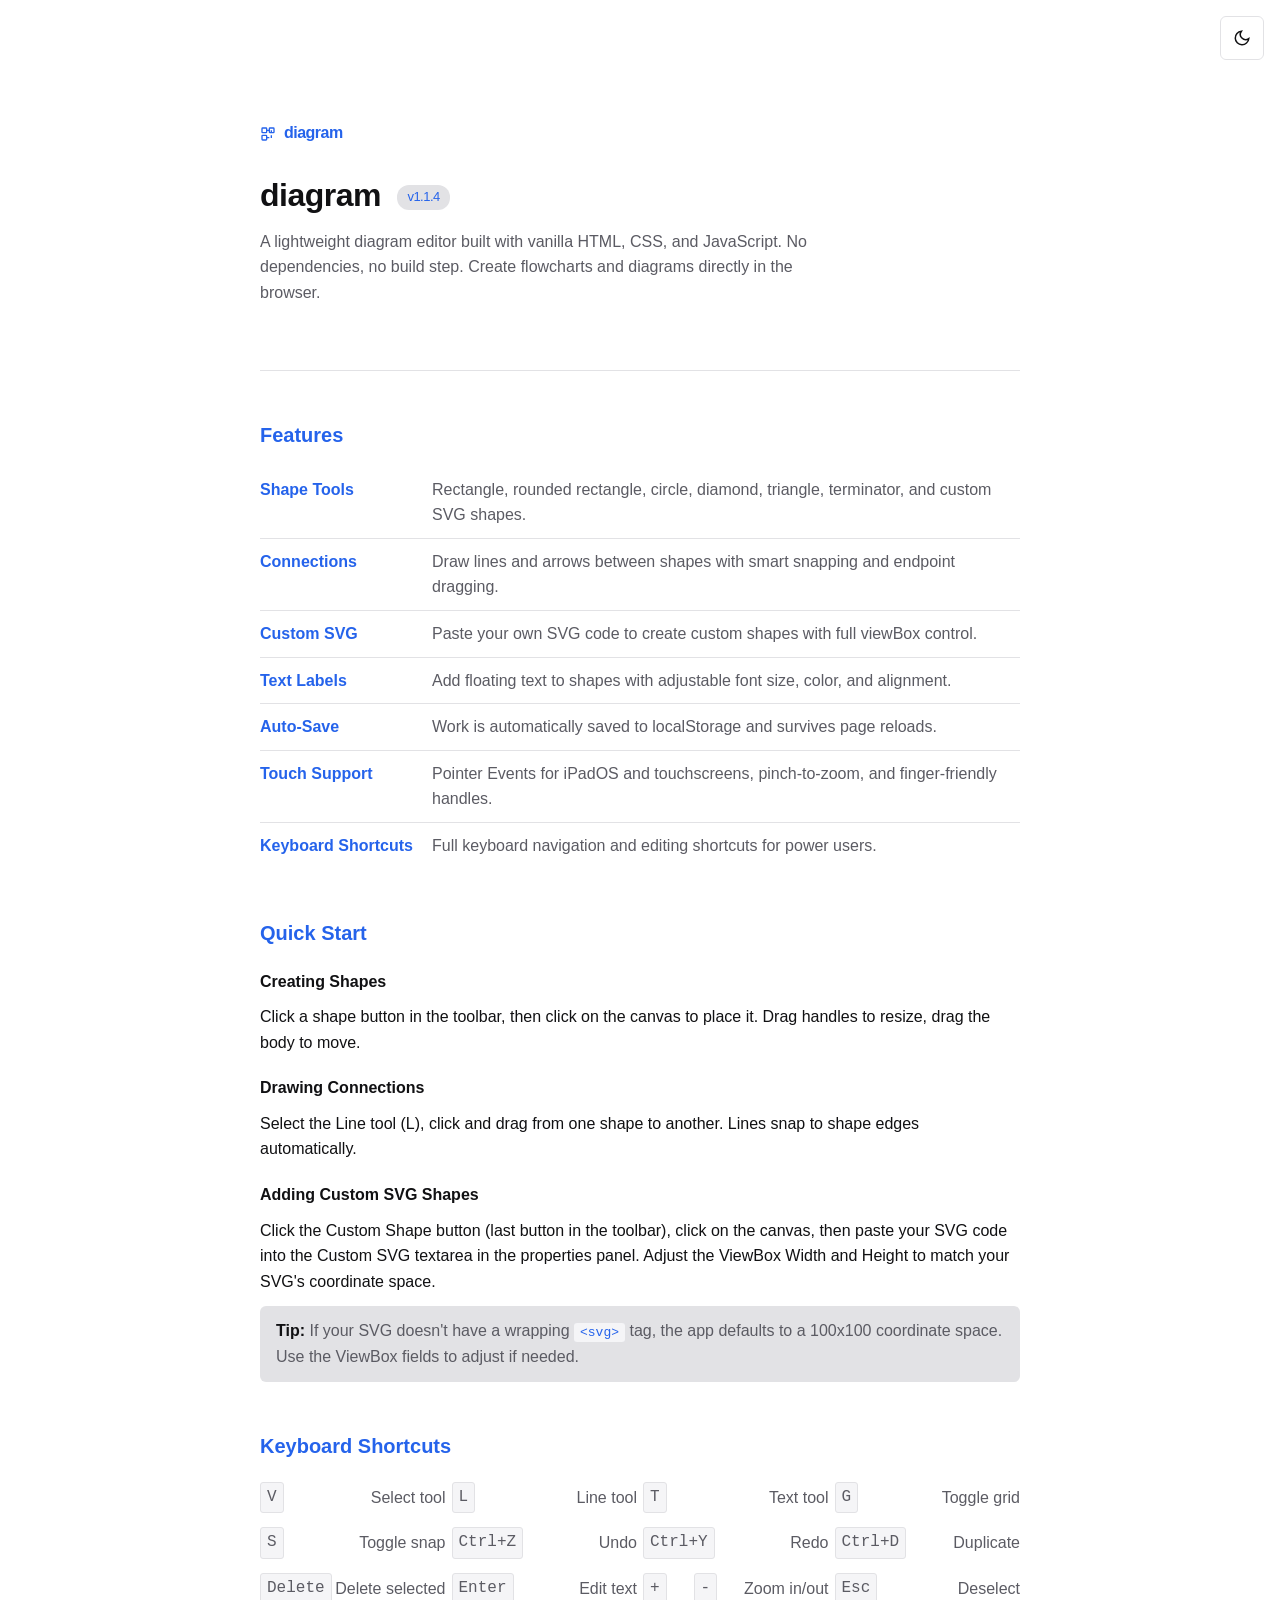
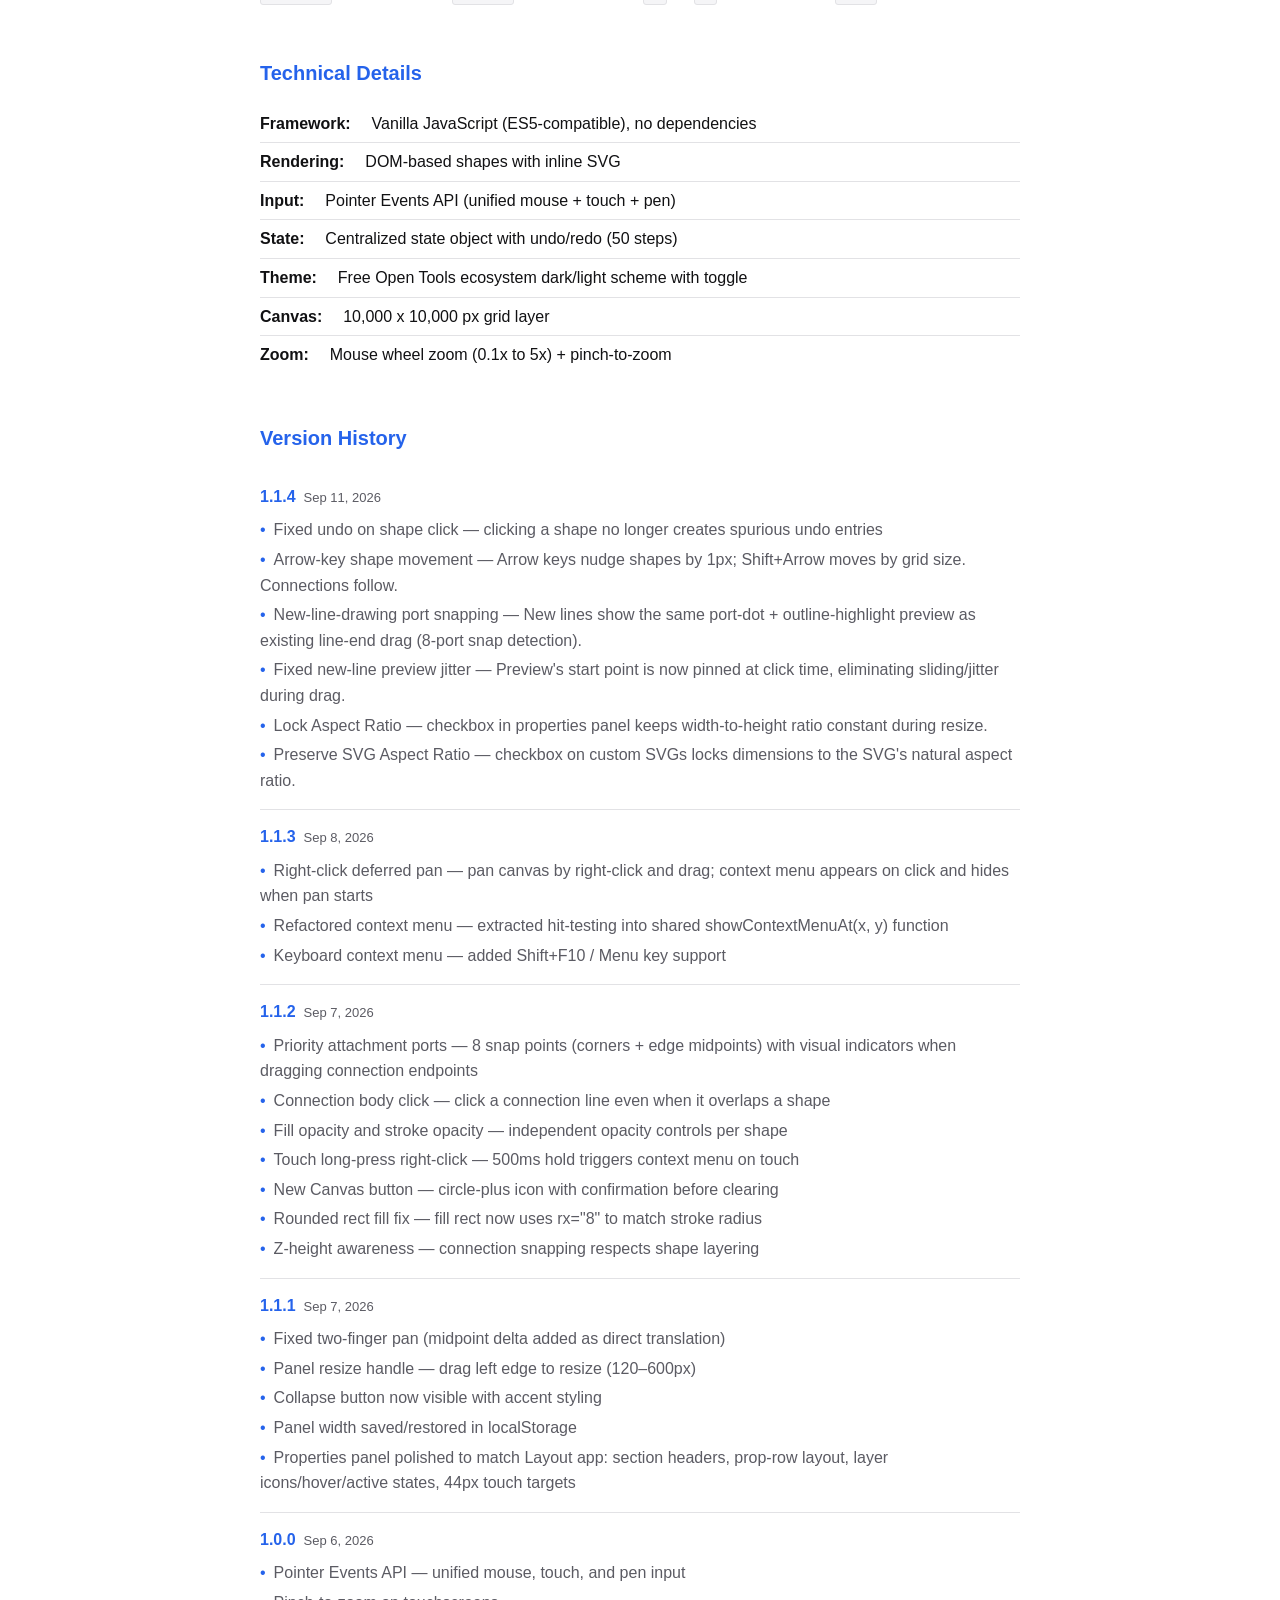
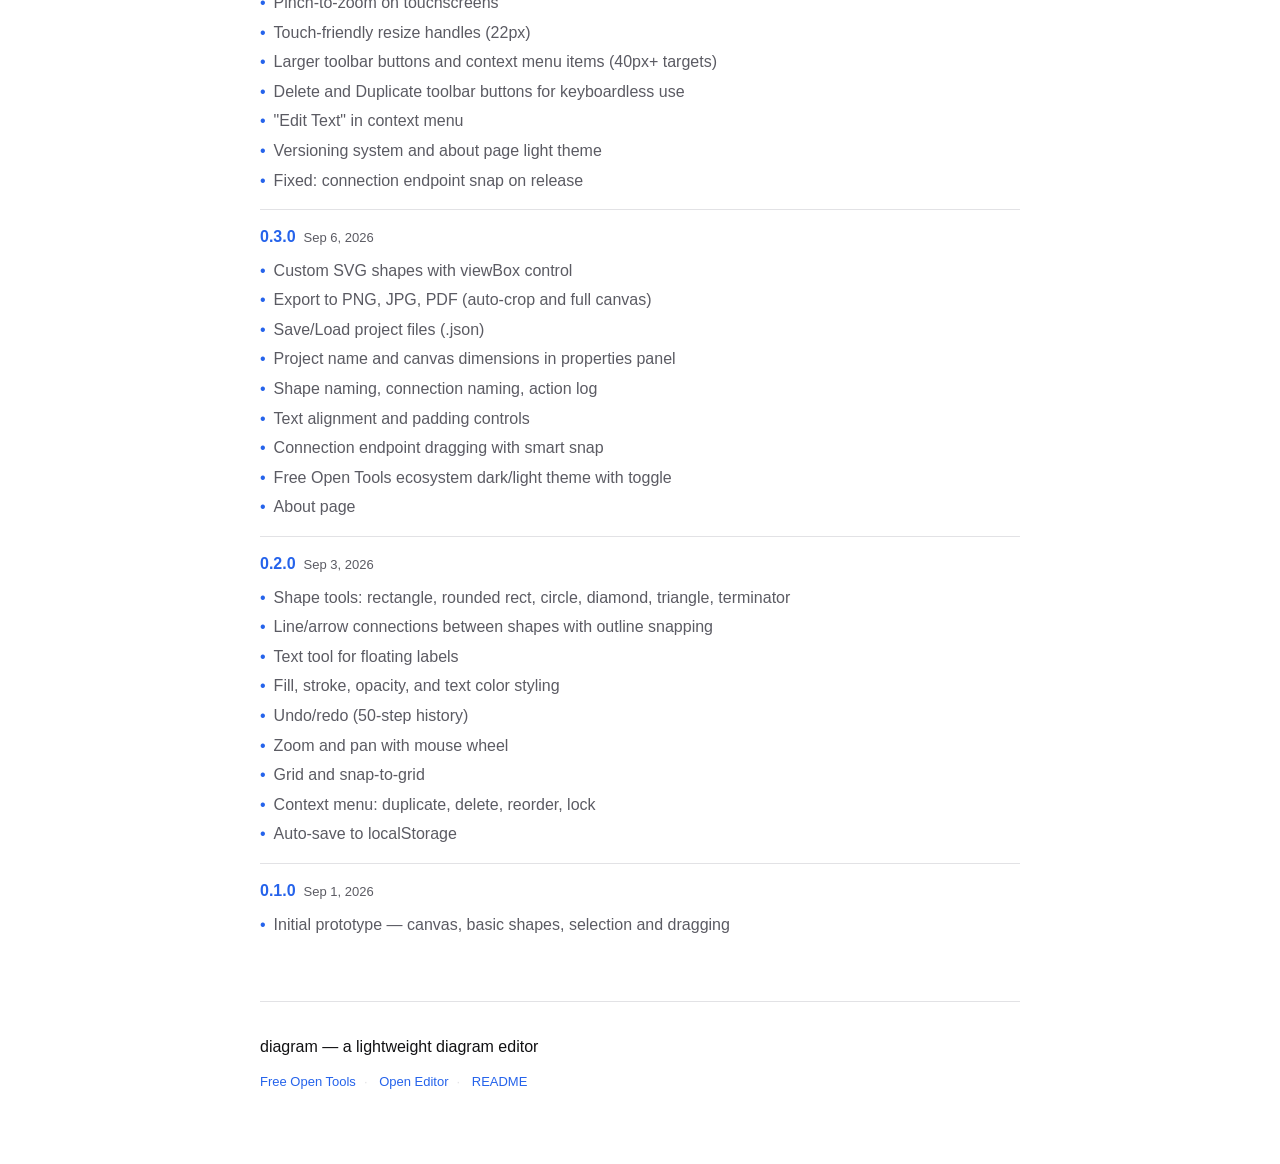
==== about/index.html @ 93ae891c "v1.1.4" ====
<!DOCTYPE html>
<html lang="en">
<head>
    <meta charset="UTF-8">
    <meta name="viewport" content="width=device-width, initial-scale=1.0">
    <title>About diagram</title>
    <script>
      (function () {
        var saved = localStorage.getItem('diagram-theme');
        var theme = saved || (window.matchMedia('(prefers-color-scheme: dark)').matches ? 'dark' : 'light');
        document.documentElement.setAttribute('data-theme', theme);
      })();
    </script>
    <link rel="icon" type="image/svg+xml" href="data:image/svg+xml,%3Csvg xmlns='http://www.w3.org/2000/svg' viewBox='0 0 24 24' fill='none' stroke='%232563EB' stroke-width='2'%3E%3Crect x='3' y='3' width='7' height='7' rx='1'/%3E%3Crect x='14' y='3' width='7' height='7' rx='1'/%3E%3Crect x='3' y='14' width='7' height='7' rx='1'/%3E%3Cpath d='M10 6.5h4M10 17.5h4M17 6.5v4M17 14v4'/%3E%3C/svg%3E">
    <style>
        /* ===== Theme Variables ===== */
        :root,
        [data-theme="dark"] {
            --color-bg: #0E0E10;
            --color-surface: #1C1C20;
            --color-text: #F2F2F3;
            --color-text-muted: #A3A3AB;
            --color-accent: #2563EB;
            --color-accent-hover: #1D4ED8;
            --color-border: #2C2C32;
            --color-border-input: #45475A;
            --color-btn-hover-bg: #2C2C32;
            --color-btn-active-bg: #2C2C32;
            --color-code-bg: #17171A;
        }

        [data-theme="light"] {
            --color-bg: #FFFFFF;
            --color-surface: #FFFFFF;
            --color-text: #111113;
            --color-text-muted: #5B5B63;
            --color-accent: #2563EB;
            --color-accent-hover: #1D4ED8;
            --color-border: #E2E2E5;
            --color-border-input: #E2E2E5;
            --color-btn-hover-bg: #F5F5F7;
            --color-btn-active-bg: #E2E2E5;
            --color-code-bg: #F5F5F7;
        }

        * { margin: 0; padding: 0; box-sizing: border-box; }

        body {
            font-family: -apple-system, BlinkMacSystemFont, 'Segoe UI', Roboto, Oxygen, sans-serif;
            background: var(--color-bg);
            color: var(--color-text);
            line-height: 1.6;
            min-height: 100vh;
            transition: background 0.2s, color 0.2s;
        }

        .container {
            max-width: 800px;
            margin: 0 auto;
            padding: 40px 20px;
        }

        header {
            padding: 80px 0 40px;
            border-bottom: 1px solid var(--color-border);
            margin-bottom: 48px;
        }

        .logo {
            font-size: 16px;
            font-weight: 700;
            color: var(--color-accent);
            letter-spacing: -0.5px;
            text-decoration: none;
            margin-bottom: 24px;
            display: inline-block;
        }

        .logo:hover {
            color: var(--color-accent-hover);
        }

        h1 {
            font-size: 32px;
            color: var(--color-text);
            margin-bottom: 8px;
            font-weight: 700;
            letter-spacing: -0.5px;
        }

        .version {
            display: inline-block;
            font-size: 13px;
            color: var(--color-accent);
            background: var(--color-btn-active-bg);
            padding: 2px 10px;
            border-radius: 12px;
            margin-left: 8px;
            vertical-align: middle;
            font-weight: 500;
        }

        .subtitle {
            font-size: 16px;
            color: var(--color-text-muted);
            margin-bottom: 24px;
            max-width: 560px;
            margin-top: 8px;
        }

        section {
            margin-bottom: 48px;
        }

        h2 {
            font-size: 20px;
            color: var(--color-accent);
            margin-bottom: 16px;
            font-weight: 600;
        }

        h3 {
            font-size: 16px;
            color: var(--color-text);
            margin: 20px 0 10px;
            font-weight: 600;
        }

        p {
            margin-bottom: 12px;
            color: var(--color-text);
            font-size: 16px;
        }

        .features-list {
            list-style: none;
            margin: 16px 0;
        }

        .features-list li {
            padding: 10px 0;
            border-bottom: 1px solid var(--color-border);
            display: flex;
            align-items: flex-start;
            gap: 12px;
            font-size: 16px;
        }

        .features-list li:last-child {
            border-bottom: none;
        }

        .features-list .label {
            color: var(--color-accent);
            font-weight: 600;
            min-width: 160px;
        }

        .features-list .desc {
            color: var(--color-text-muted);
        }

        .tech-list {
            list-style: none;
            margin: 16px 0;
        }

        .tech-list li {
            padding: 6px 0;
            border-bottom: 1px solid var(--color-border);
            display: flex;
            align-items: center;
            gap: 12px;
            font-size: 16px;
        }

        .tech-list li:last-child {
            border-bottom: none;
        }

        .kbd {
            display: inline-block;
            padding: 2px 6px;
            background: var(--color-btn-hover-bg);
            border: 1px solid var(--color-border-input);
            border-radius: 3px;
            font-family: 'SF Mono', 'JetBrains Mono', monospace;
            font-size: 12px;
            color: var(--color-text);
        }

        .shortcuts-grid {
            display: grid;
            grid-template-columns: repeat(auto-fit, minmax(180px, 1fr));
            gap: 6px;
            margin: 12px 0;
        }

        .shortcut-item {
            display: flex;
            justify-content: space-between;
            align-items: center;
            padding: 4px 0;
        }

        .shortcut-item span {
            color: var(--color-text-muted);
            font-size: 16px;
        }

        code {
            font-family: 'SF Mono', 'JetBrains Mono', monospace;
            font-size: 13px;
            background: var(--color-code-bg);
            padding: 2px 6px;
            border-radius: 3px;
            color: var(--color-accent);
        }

        pre {
            background: var(--color-code-bg);
            padding: 12px 16px;
            border-radius: 6px;
            overflow-x: auto;
            margin: 12px 0;
        }

        pre code {
            background: none;
            padding: 0;
            color: var(--color-text);
        }

        footer {
            padding: 32px 0;
            border-top: 1px solid var(--color-border);
            color: var(--color-text-muted);
            font-size: 13px;
        }

        footer a {
            color: var(--color-accent);
            text-decoration: none;
        }

        footer a:hover {
            text-decoration: underline;
        }

        .footer-links {
            margin-top: 12px;
        }

        .footer-links span {
            margin: 0 8px;
            color: var(--color-border-input);
        }

        .tip {
            background: var(--color-btn-active-bg);
            padding: 12px 16px;
            border-radius: 6px;
            font-size: 16px;
            color: var(--color-text-muted);
            margin: 12px 0;
        }

        .tip strong {
            color: var(--color-text);
        }

        /* Theme toggle button */
        .theme-toggle {
            position: fixed;
            top: 16px;
            right: 16px;
            width: 44px; height: 44px;
            border: 1px solid var(--color-border-input);
            background: var(--color-surface);
            color: var(--color-text);
            border-radius: 6px;
            cursor: pointer;
            font-size: 18px;
            display: flex;
            align-items: center;
            justify-content: center;
            transition: background 0.15s;
            z-index: 100;
        }

        .theme-toggle:hover {
            background: var(--color-btn-hover-bg);
        }

        .header-row {
            display: flex;
            align-items: center;
        }

        /* ===== Global Focus States ===== */
        :focus-visible {
            outline: 2px solid var(--color-accent);
            outline-offset: 2px;
        }

        /* ===== Reduced Motion ===== */
        @media (prefers-reduced-motion: reduce) {
            *, *::before, *::after {
                animation-duration: 0.01ms !important;
                transition-duration: 0.01ms !important;
            }
        }

        .skip-link {
            position: absolute;
            top: -100%;
            left: 0;
            z-index: 10000;
            padding: 8px 16px;
            background: var(--color-accent);
            color: #fff;
            text-decoration: none;
            font-size: 16px;
            font-weight: 600;
            border-radius: 0 0 4px 0;
        }
        .skip-link:focus {
            top: 0;
        }

        /* Version history */
        .changelog {
            margin: 16px 0;
        }

        .changelog-entry {
            padding: 14px 0;
            border-bottom: 1px solid var(--color-border);
        }

        .changelog-entry:last-child {
            border-bottom: none;
        }

        .changelog-entry .ver {
            font-weight: 700;
            color: var(--color-accent);
            font-size: 16px;
        }

        .changelog-entry .date {
            color: var(--color-text-muted);
            font-size: 13px;
            margin-left: 8px;
        }

        .changelog-entry ul {
            list-style: none;
            margin: 6px 0 0 0;
        }

        .changelog-entry li {
            font-size: 16px;
            color: var(--color-text-muted);
            padding: 2px 0;
        }

        .changelog-entry li::before {
            content: '\2022';
            color: var(--color-accent);
            margin-right: 8px;
        }
    </style>
</head>
<body>
    <a href="#main-content" class="skip-link">Skip to content</a>
    <button class="theme-toggle" id="theme-toggle" title="Toggle theme" aria-label="Toggle theme">
        <svg class="theme-sun" width="18" height="18" viewBox="0 0 24 24" fill="none" stroke="currentColor" stroke-width="2"><circle cx="12" cy="12" r="5"/><path d="M12 1v2M12 21v2M4.22 4.22l1.42 1.42M18.36 18.36l1.42 1.42M1 12h2M21 12h2M4.22 19.78l1.42-1.42M18.36 5.64l1.42-1.42"/></svg>
        <svg class="theme-moon" width="18" height="18" viewBox="0 0 24 24" fill="none" stroke="currentColor" stroke-width="2" style="display:none"><path d="M21 12.79A9 9 0 1111.21 3 7 7 0 0021 12.79z"/></svg>
    </button>

    <div class="container" id="main-content">
        <header>
            <div class="header-row">
                <a href="/" class="logo"><svg width="16" height="16" viewBox="0 0 24 24" fill="none" stroke="currentColor" stroke-width="2" style="vertical-align:middle;margin-right:4px"><rect x="3" y="3" width="7" height="7" rx="1"/><rect x="14" y="3" width="7" height="7" rx="1"/><rect x="3" y="14" width="7" height="7" rx="1"/><path d="M10 6.5h4M10 17.5h4M17 6.5v4M17 14v4"/></svg> <span>diagram</span></a>
            </div>
            <h1>diagram <span class="version" id="version-display">v1.1.4</span></h1>
            <p class="subtitle">A lightweight diagram editor built with vanilla HTML, CSS, and JavaScript. No dependencies, no build step. Create flowcharts and diagrams directly in the browser.</p>
        </header>

        <section>
            <h2>Features</h2>
            <ul class="features-list">
                <li>
                    <span class="label">Shape Tools</span>
                    <span class="desc">Rectangle, rounded rectangle, circle, diamond, triangle, terminator, and custom SVG shapes.</span>
                </li>
                <li>
                    <span class="label">Connections</span>
                    <span class="desc">Draw lines and arrows between shapes with smart snapping and endpoint dragging.</span>
                </li>
                <li>
                    <span class="label">Custom SVG</span>
                    <span class="desc">Paste your own SVG code to create custom shapes with full viewBox control.</span>
                </li>
                <li>
                    <span class="label">Text Labels</span>
                    <span class="desc">Add floating text to shapes with adjustable font size, color, and alignment.</span>
                </li>
                <li>
                    <span class="label">Auto-Save</span>
                    <span class="desc">Work is automatically saved to localStorage and survives page reloads.</span>
                </li>
                <li>
                    <span class="label">Touch Support</span>
                    <span class="desc">Pointer Events for iPadOS and touchscreens, pinch-to-zoom, and finger-friendly handles.</span>
                </li>
                <li>
                    <span class="label">Keyboard Shortcuts</span>
                    <span class="desc">Full keyboard navigation and editing shortcuts for power users.</span>
                </li>
            </ul>
        </section>

        <section>
            <h2>Quick Start</h2>
            <h3>Creating Shapes</h3>
            <p>Click a shape button in the toolbar, then click on the canvas to place it. Drag handles to resize, drag the body to move.</p>

            <h3>Drawing Connections</h3>
            <p>Select the Line tool (L), click and drag from one shape to another. Lines snap to shape edges automatically.</p>

            <h3>Adding Custom SVG Shapes</h3>
            <p>Click the Custom Shape button (last button in the toolbar), click on the canvas, then paste your SVG code into the Custom SVG textarea in the properties panel. Adjust the ViewBox Width and Height to match your SVG's coordinate space.</p>

            <div class="tip">
                <strong>Tip:</strong> If your SVG doesn't have a wrapping <code>&lt;svg&gt;</code> tag, the app defaults to a 100x100 coordinate space. Use the ViewBox fields to adjust if needed.
            </div>
        </section>

        <section>
            <h2>Keyboard Shortcuts</h2>
            <div class="shortcuts-grid">
                <div class="shortcut-item"><span class="kbd">V</span> <span>Select tool</span></div>
                <div class="shortcut-item"><span class="kbd">L</span> <span>Line tool</span></div>
                <div class="shortcut-item"><span class="kbd">T</span> <span>Text tool</span></div>
                <div class="shortcut-item"><span class="kbd">G</span> <span>Toggle grid</span></div>
                <div class="shortcut-item"><span class="kbd">S</span> <span>Toggle snap</span></div>
                <div class="shortcut-item"><span class="kbd">Ctrl+Z</span> <span>Undo</span></div>
                <div class="shortcut-item"><span class="kbd">Ctrl+Y</span> <span>Redo</span></div>
                <div class="shortcut-item"><span class="kbd">Ctrl+D</span> <span>Duplicate</span></div>
                <div class="shortcut-item"><span class="kbd">Delete</span> <span>Delete selected</span></div>
                <div class="shortcut-item"><span class="kbd">Enter</span> <span>Edit text</span></div>
                <div class="shortcut-item"><span class="kbd">+</span> <span class="kbd">-</span> <span>Zoom in/out</span></div>
                <div class="shortcut-item"><span class="kbd">Esc</span> <span>Deselect</span></div>
            </div>
        </section>

        <section>
            <h2>Technical Details</h2>
            <ul class="tech-list">
                <li><strong>Framework:</strong>&nbsp;&nbsp;Vanilla JavaScript (ES5-compatible), no dependencies</li>
                <li><strong>Rendering:</strong>&nbsp;&nbsp;DOM-based shapes with inline SVG</li>
                <li><strong>Input:</strong>&nbsp;&nbsp;Pointer Events API (unified mouse + touch + pen)</li>
                <li><strong>State:</strong>&nbsp;&nbsp;Centralized state object with undo/redo (50 steps)</li>
                <li><strong>Theme:</strong>&nbsp;&nbsp;Free Open Tools ecosystem dark/light scheme with toggle</li>
                <li><strong>Canvas:</strong>&nbsp;&nbsp;10,000 x 10,000 px grid layer</li>
                <li><strong>Zoom:</strong>&nbsp;&nbsp;Mouse wheel zoom (0.1x to 5x) + pinch-to-zoom</li>
            </ul>
        </section>

        <section>
            <h2>Version History</h2>
            <div class="changelog">
                <div class="changelog-entry">
                    <span class="ver">1.1.4</span><span class="date">Sep 11, 2026</span>
                    <ul>
                        <li>Fixed undo on shape click — clicking a shape no longer creates spurious undo entries</li>
                        <li>Arrow-key shape movement — Arrow keys nudge shapes by 1px; Shift+Arrow moves by grid size. Connections follow.</li>
                        <li>New-line-drawing port snapping — New lines show the same port-dot + outline-highlight preview as existing line-end drag (8-port snap detection).</li>
                        <li>Fixed new-line preview jitter — Preview's start point is now pinned at click time, eliminating sliding/jitter during drag.</li>
                        <li>Lock Aspect Ratio — checkbox in properties panel keeps width-to-height ratio constant during resize.</li>
                        <li>Preserve SVG Aspect Ratio — checkbox on custom SVGs locks dimensions to the SVG's natural aspect ratio.</li>
                    </ul>
                </div>
                <div class="changelog-entry">
                    <span class="ver">1.1.3</span><span class="date">Sep 8, 2026</span>
                    <ul>
                        <li>Right-click deferred pan — pan canvas by right-click and drag; context menu appears on click and hides when pan starts</li>
                        <li>Refactored context menu — extracted hit-testing into shared showContextMenuAt(x, y) function</li>
                        <li>Keyboard context menu — added Shift+F10 / Menu key support</li>
                    </ul>
                </div>
                <div class="changelog-entry">
                    <span class="ver">1.1.2</span><span class="date">Sep 7, 2026</span>
                    <ul>
                        <li>Priority attachment ports — 8 snap points (corners + edge midpoints) with visual indicators when dragging connection endpoints</li>
                        <li>Connection body click — click a connection line even when it overlaps a shape</li>
                        <li>Fill opacity and stroke opacity — independent opacity controls per shape</li>
                        <li>Touch long-press right-click — 500ms hold triggers context menu on touch</li>
                        <li>New Canvas button — circle-plus icon with confirmation before clearing</li>
                        <li>Rounded rect fill fix — fill rect now uses rx="8" to match stroke radius</li>
                        <li>Z-height awareness — connection snapping respects shape layering</li>
                    </ul>
                </div>
                <div class="changelog-entry">
                    <span class="ver">1.1.1</span><span class="date">Sep 7, 2026</span>
                    <ul>
                        <li>Fixed two-finger pan (midpoint delta added as direct translation)</li>
                        <li>Panel resize handle — drag left edge to resize (120–600px)</li>
                        <li>Collapse button now visible with accent styling</li>
                        <li>Panel width saved/restored in localStorage</li>
                        <li>Properties panel polished to match Layout app: section headers, prop-row layout, layer icons/hover/active states, 44px touch targets</li>
                    </ul>
                </div>
                <div class="changelog-entry">
                    <span class="ver">1.0.0</span><span class="date">Sep 6, 2026</span>
                    <ul>
                        <li>Pointer Events API — unified mouse, touch, and pen input</li>
                        <li>Pinch-to-zoom on touchscreens</li>
                        <li>Touch-friendly resize handles (22px)</li>
                        <li>Larger toolbar buttons and context menu items (40px+ targets)</li>
                        <li>Delete and Duplicate toolbar buttons for keyboardless use</li>
                        <li>"Edit Text" in context menu</li>
                        <li>Versioning system and about page light theme</li>
                        <li>Fixed: connection endpoint snap on release</li>
                    </ul>
                </div>
                <div class="changelog-entry">
                    <span class="ver">0.3.0</span><span class="date">Sep 6, 2026</span>
                    <ul>
                        <li>Custom SVG shapes with viewBox control</li>
                        <li>Export to PNG, JPG, PDF (auto-crop and full canvas)</li>
                        <li>Save/Load project files (.json)</li>
                        <li>Project name and canvas dimensions in properties panel</li>
                        <li>Shape naming, connection naming, action log</li>
                        <li>Text alignment and padding controls</li>
                        <li>Connection endpoint dragging with smart snap</li>
                        <li>Free Open Tools ecosystem dark/light theme with toggle</li>
                        <li>About page</li>
                    </ul>
                </div>
                <div class="changelog-entry">
                    <span class="ver">0.2.0</span><span class="date">Sep 3, 2026</span>
                    <ul>
                        <li>Shape tools: rectangle, rounded rect, circle, diamond, triangle, terminator</li>
                        <li>Line/arrow connections between shapes with outline snapping</li>
                        <li>Text tool for floating labels</li>
                        <li>Fill, stroke, opacity, and text color styling</li>
                        <li>Undo/redo (50-step history)</li>
                        <li>Zoom and pan with mouse wheel</li>
                        <li>Grid and snap-to-grid</li>
                        <li>Context menu: duplicate, delete, reorder, lock</li>
                        <li>Auto-save to localStorage</li>
                    </ul>
                </div>
                <div class="changelog-entry">
                    <span class="ver">0.1.0</span><span class="date">Sep 1, 2026</span>
                    <ul>
                        <li>Initial prototype — canvas, basic shapes, selection and dragging</li>
                    </ul>
                </div>
            </div>
        </section>

        <footer>
            <p>diagram &mdash; a lightweight diagram editor</p>
            <div class="footer-links">
                <a href="https://freeopentools.com/">Free Open Tools</a><span>&middot;</span>
                <a href="/">Open Editor</a><span>&middot;</span>
                <a href="/README.md">README</a>
            </div>
        </footer>
    </div>

    <script>
    (function() {
        // Theme toggle (theme is already set by inline script in <head>)
        var toggleBtn = document.getElementById('theme-toggle');
        var currentTheme = document.documentElement.dataset.theme || 'dark';
        // Set SVG visibility
        (function() {
            var sun = toggleBtn.querySelector('.theme-sun');
            var moon = toggleBtn.querySelector('.theme-moon');
            if (sun) sun.style.display = currentTheme === 'light' ? 'none' : 'block';
            if (moon) moon.style.display = currentTheme === 'light' ? 'block' : 'none';
        })();
        toggleBtn.addEventListener('click', function() {
            var isDark = document.documentElement.dataset.theme !== 'light';
            var newTheme = isDark ? 'light' : 'dark';
            document.documentElement.dataset.theme = newTheme;
            var sun = toggleBtn.querySelector('.theme-sun');
            var moon = toggleBtn.querySelector('.theme-moon');
            if (sun) sun.style.display = isDark ? 'block' : 'none';
            if (moon) moon.style.display = isDark ? 'none' : 'block';
            localStorage.setItem('diagram-theme', newTheme);
        });

    })();
    </script>
</body>
</html>
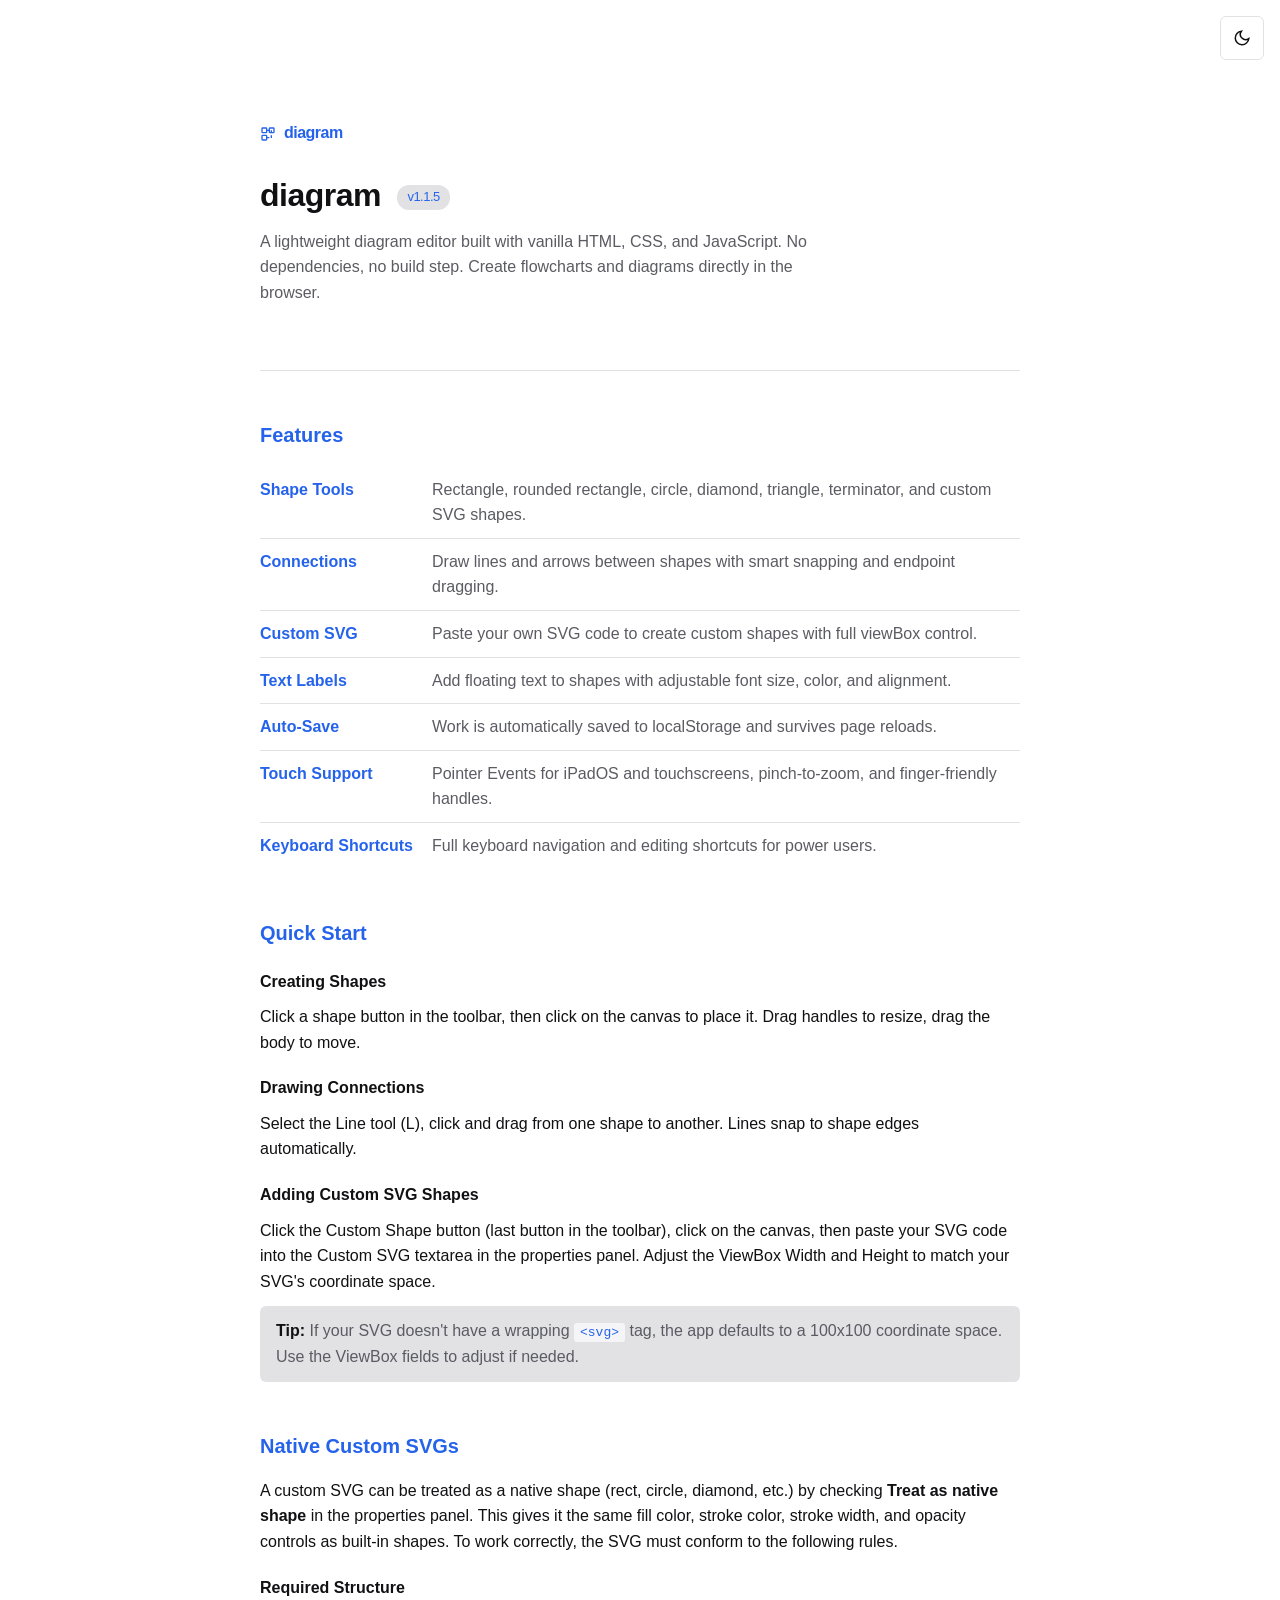
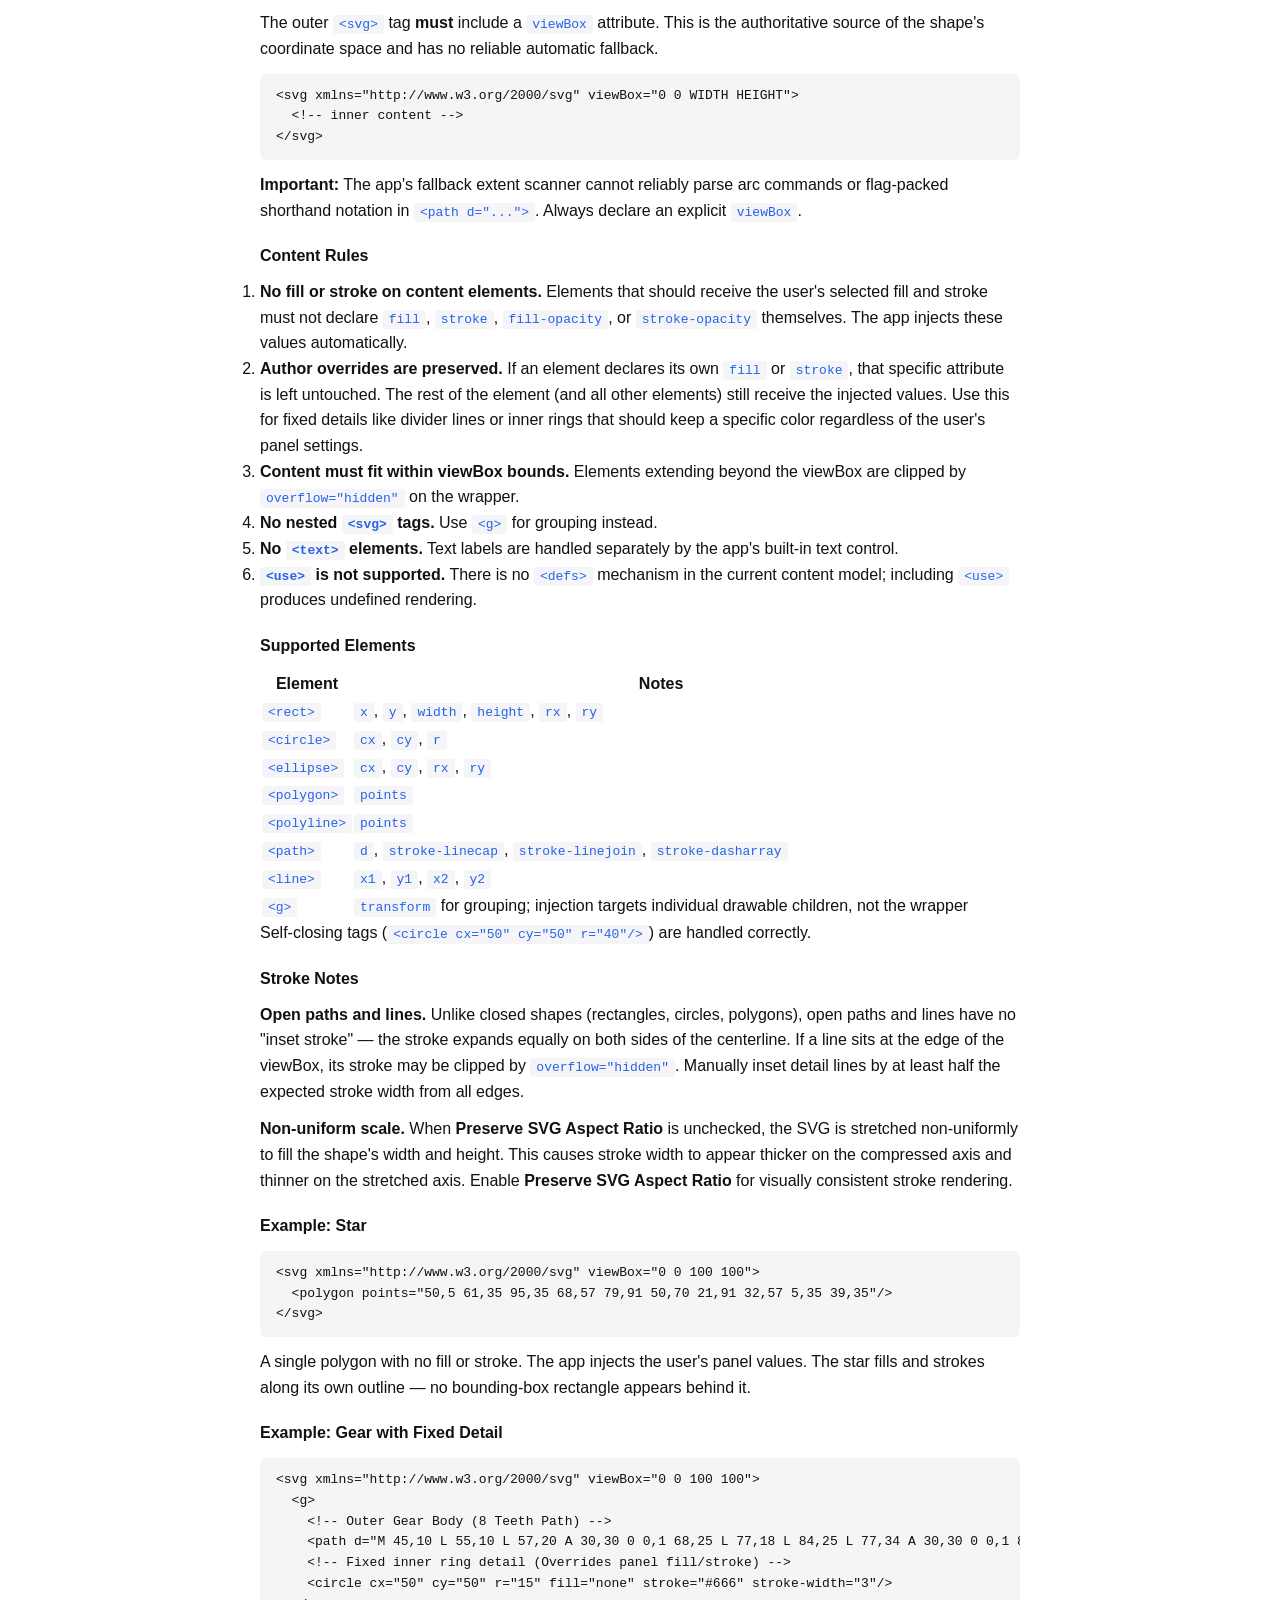
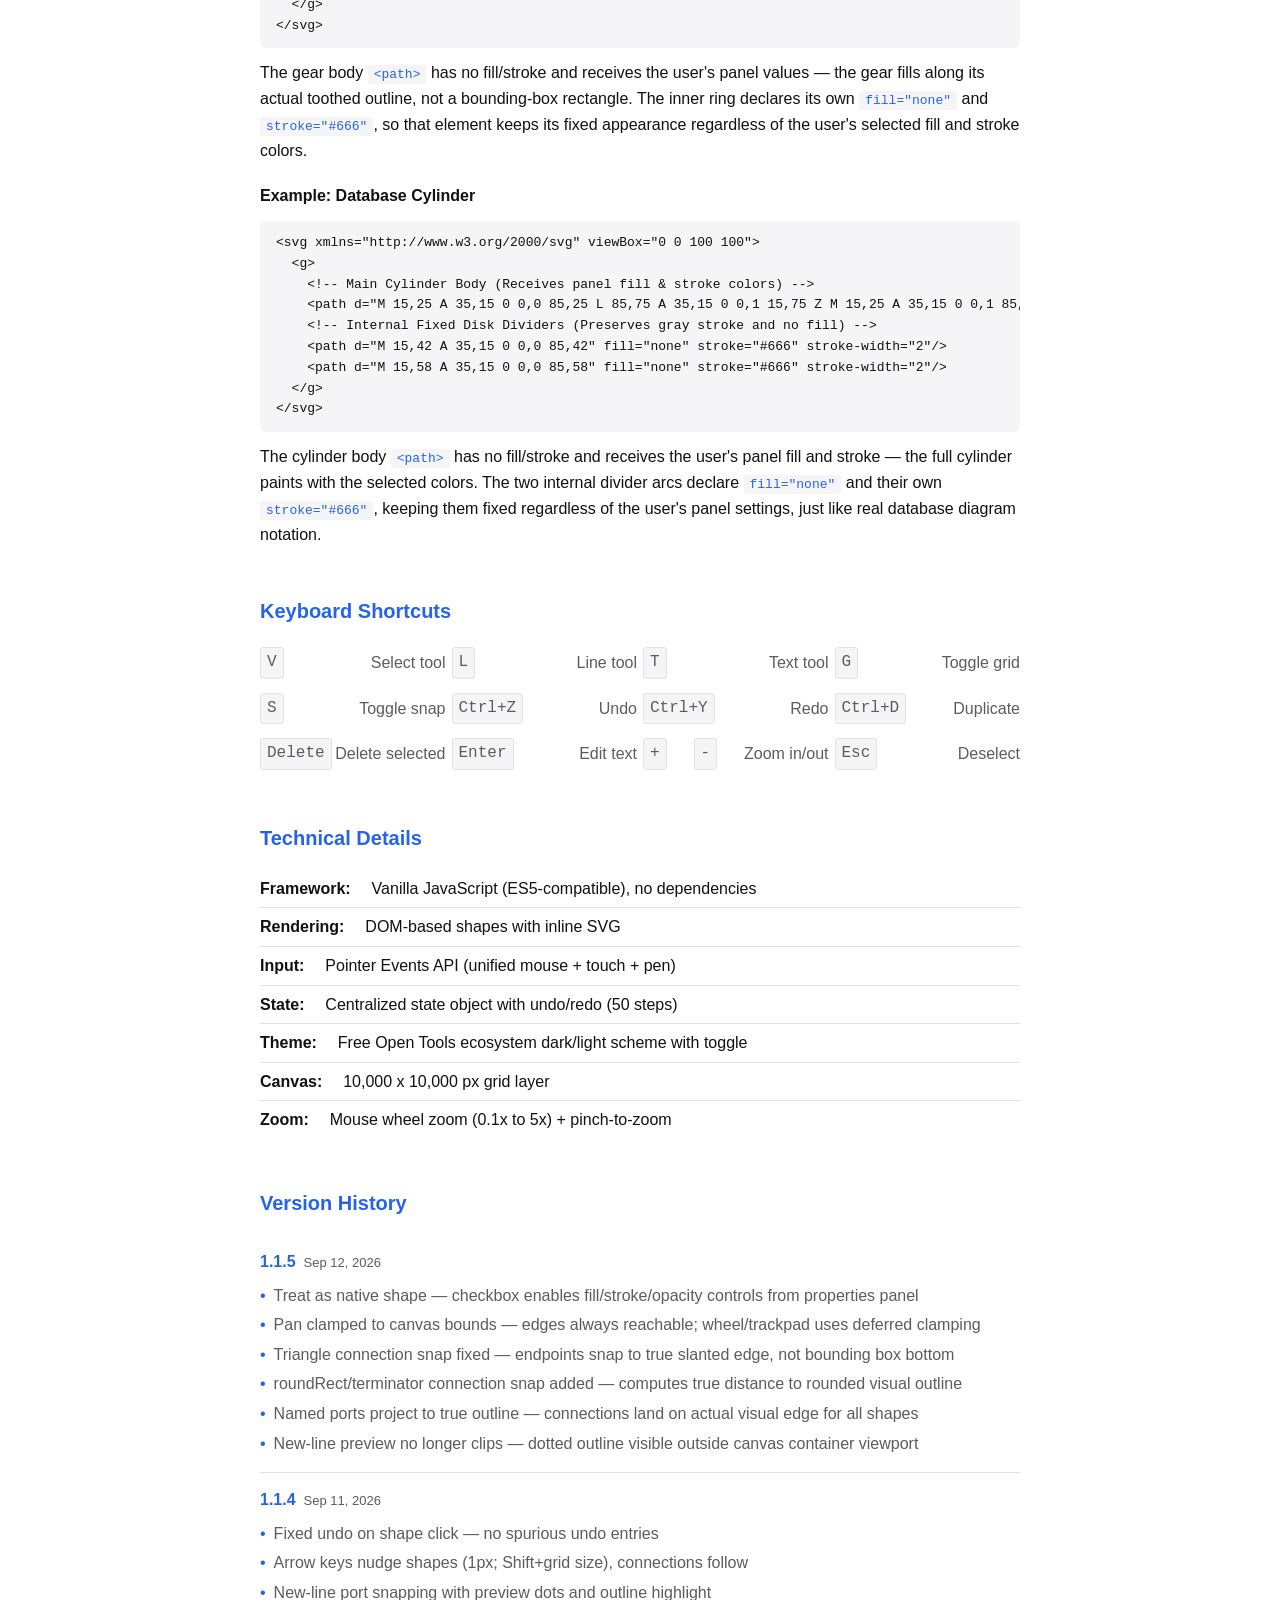
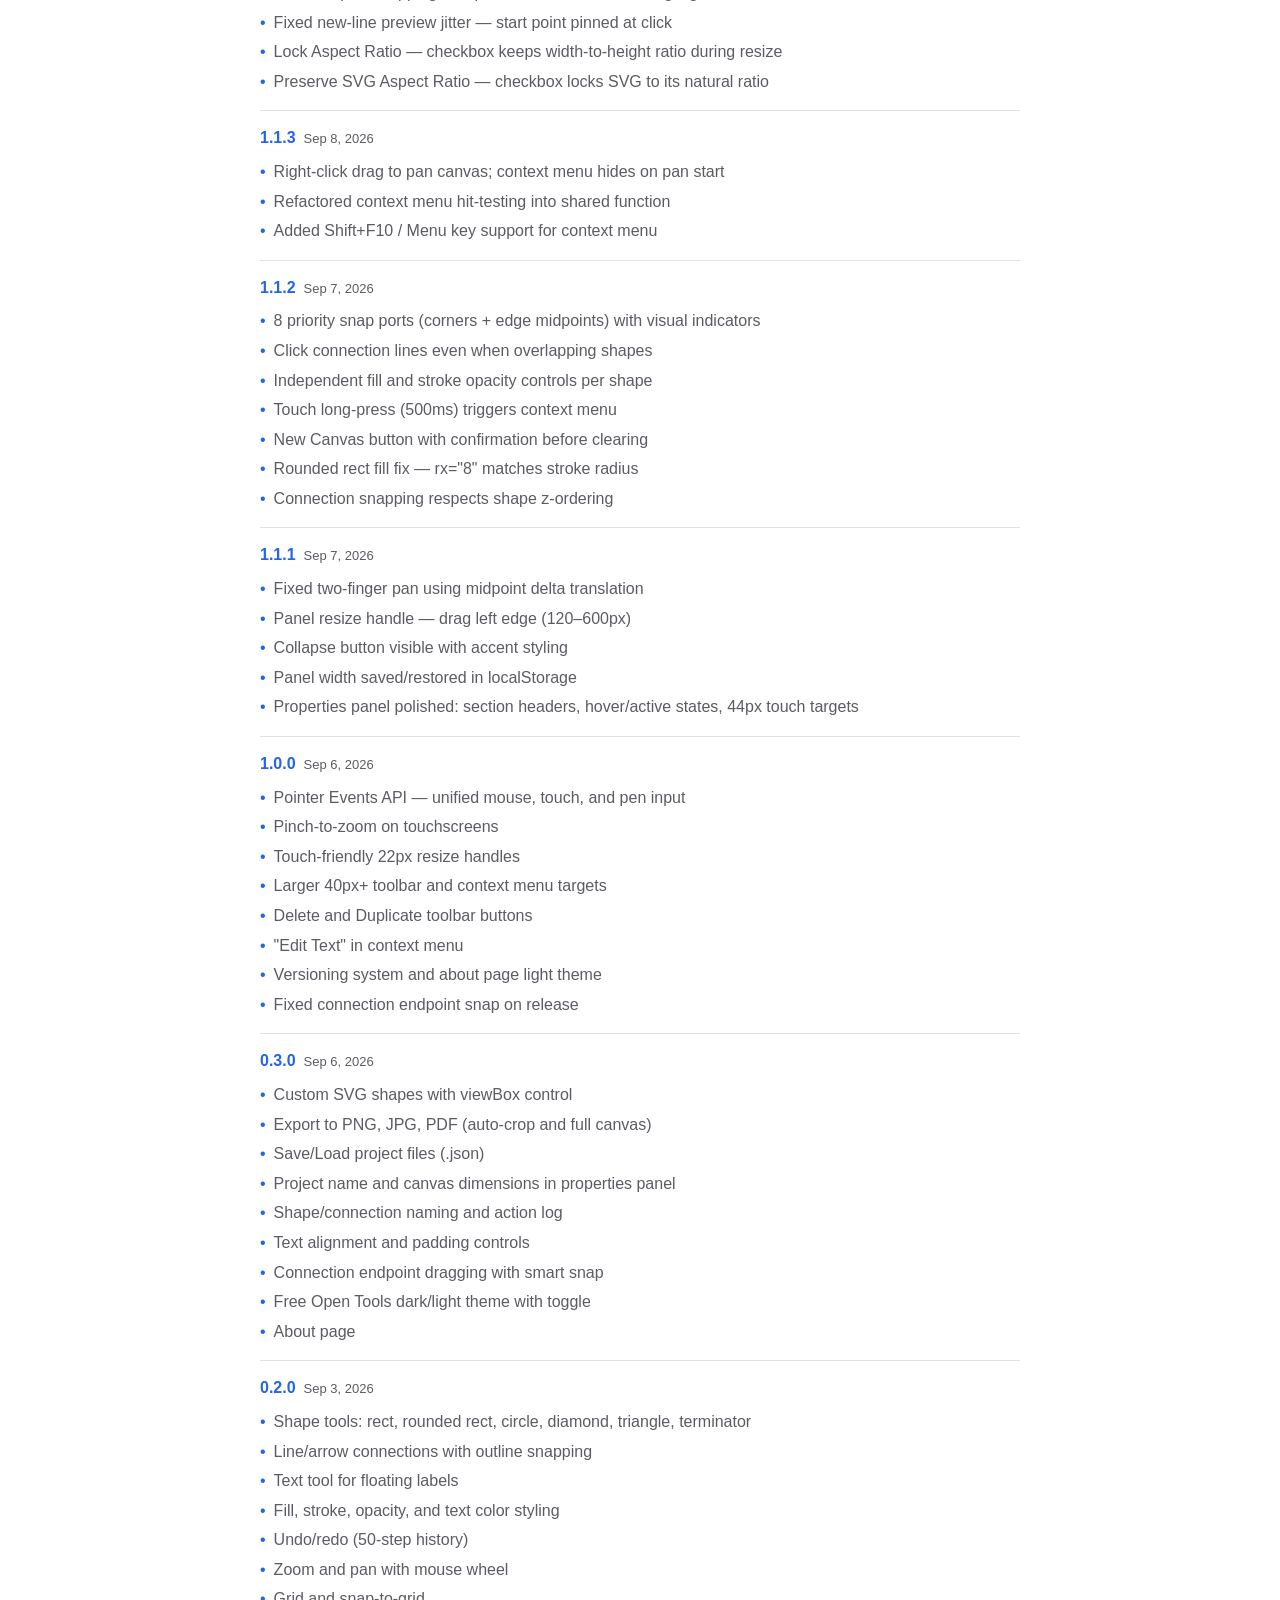
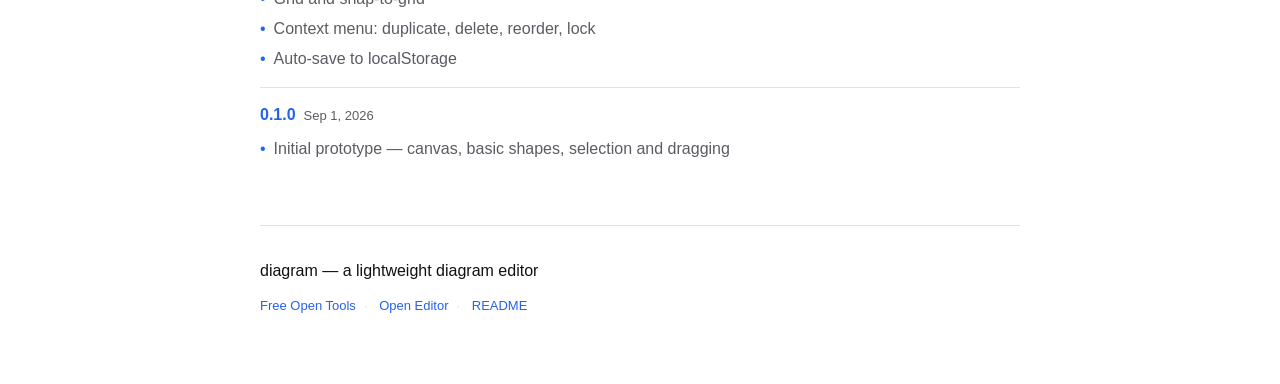
==== commit 3758f401: "v1.1.5" ====
--- a/about/index.html
+++ b/about/index.html
@@ -384,7 +384,7 @@
             <div class="header-row">
                 <a href="/" class="logo"><svg width="16" height="16" viewBox="0 0 24 24" fill="none" stroke="currentColor" stroke-width="2" style="vertical-align:middle;margin-right:4px"><rect x="3" y="3" width="7" height="7" rx="1"/><rect x="14" y="3" width="7" height="7" rx="1"/><rect x="3" y="14" width="7" height="7" rx="1"/><path d="M10 6.5h4M10 17.5h4M17 6.5v4M17 14v4"/></svg> <span>diagram</span></a>
             </div>
-            <h1>diagram <span class="version" id="version-display">v1.1.4</span></h1>
+            <h1>diagram <span class="version" id="version-display">v1.1.5</span></h1>
             <p class="subtitle">A lightweight diagram editor built with vanilla HTML, CSS, and JavaScript. No dependencies, no build step. Create flowcharts and diagrams directly in the browser.</p>
         </header>
 
@@ -437,7 +437,82 @@
                 <strong>Tip:</strong> If your SVG doesn't have a wrapping <code>&lt;svg&gt;</code> tag, the app defaults to a 100x100 coordinate space. Use the ViewBox fields to adjust if needed.
             </div>
         </section>
-
+        <section>
+            <h2>Native Custom SVGs</h2>
+            <p>A custom SVG can be treated as a native shape (rect, circle, diamond, etc.) by checking <strong>Treat as native shape</strong> in the properties panel. This gives it the same fill color, stroke color, stroke width, and opacity controls as built-in shapes. To work correctly, the SVG must conform to the following rules.</p>
+
+            <h3>Required Structure</h3>
+            <p>The outer <code>&lt;svg&gt;</code> tag <strong>must</strong> include a <code>viewBox</code> attribute. This is the authoritative source of the shape's coordinate space and has no reliable automatic fallback.</p>
+
+            <pre>&lt;svg xmlns="http://www.w3.org/2000/svg" viewBox="0 0 WIDTH HEIGHT"&gt;
+  &lt;!-- inner content --&gt;
+&lt;/svg&gt;</pre>
+
+            <div class="warning">
+                <strong>Important:</strong> The app's fallback extent scanner cannot reliably parse arc commands or flag-packed shorthand notation in <code>&lt;path d="..."&gt;</code>. Always declare an explicit <code>viewBox</code>.
+            </div>
+
+            <h3>Content Rules</h3>
+            <ol>
+                <li><strong>No fill or stroke on content elements.</strong> Elements that should receive the user's selected fill and stroke must not declare <code>fill</code>, <code>stroke</code>, <code>fill-opacity</code>, or <code>stroke-opacity</code> themselves. The app injects these values automatically.</li>
+                <li><strong>Author overrides are preserved.</strong> If an element declares its own <code>fill</code> or <code>stroke</code>, that specific attribute is left untouched. The rest of the element (and all other elements) still receive the injected values. Use this for fixed details like divider lines or inner rings that should keep a specific color regardless of the user's panel settings.</li>
+                <li><strong>Content must fit within viewBox bounds.</strong> Elements extending beyond the viewBox are clipped by <code>overflow="hidden"</code> on the wrapper.</li>
+                <li><strong>No nested <code>&lt;svg&gt;</code> tags.</strong> Use <code>&lt;g&gt;</code> for grouping instead.</li>
+                <li><strong>No <code>&lt;text&gt;</code> elements.</strong> Text labels are handled separately by the app's built-in text control.</li>
+                <li><strong><code>&lt;use&gt;</code> is not supported.</strong> There is no <code>&lt;defs&gt;</code> mechanism in the current content model; including <code>&lt;use&gt;</code> produces undefined rendering.</li>
+            </ol>
+
+            <h3>Supported Elements</h3>
+            <table>
+                <thead><tr><th>Element</th><th>Notes</th></tr></thead>
+                <tbody>
+                    <tr><td><code>&lt;rect&gt;</code></td><td><code>x</code>, <code>y</code>, <code>width</code>, <code>height</code>, <code>rx</code>, <code>ry</code></td></tr>
+                    <tr><td><code>&lt;circle&gt;</code></td><td><code>cx</code>, <code>cy</code>, <code>r</code></td></tr>
+                    <tr><td><code>&lt;ellipse&gt;</code></td><td><code>cx</code>, <code>cy</code>, <code>rx</code>, <code>ry</code></td></tr>
+                    <tr><td><code>&lt;polygon&gt;</code></td><td><code>points</code></td></tr>
+                    <tr><td><code>&lt;polyline&gt;</code></td><td><code>points</code></td></tr>
+                    <tr><td><code>&lt;path&gt;</code></td><td><code>d</code>, <code>stroke-linecap</code>, <code>stroke-linejoin</code>, <code>stroke-dasharray</code></td></tr>
+                    <tr><td><code>&lt;line&gt;</code></td><td><code>x1</code>, <code>y1</code>, <code>x2</code>, <code>y2</code></td></tr>
+                    <tr><td><code>&lt;g&gt;</code></td><td><code>transform</code> for grouping; injection targets individual drawable children, not the wrapper</td></tr>
+                </tbody>
+            </table>
+
+            <p>Self-closing tags (<code>&lt;circle cx="50" cy="50" r="40"/&gt;</code>) are handled correctly.</p>
+
+            <h3>Stroke Notes</h3>
+            <p><strong>Open paths and lines.</strong> Unlike closed shapes (rectangles, circles, polygons), open paths and lines have no "inset stroke" — the stroke expands equally on both sides of the centerline. If a line sits at the edge of the viewBox, its stroke may be clipped by <code>overflow="hidden"</code>. Manually inset detail lines by at least half the expected stroke width from all edges.</p>
+
+            <p><strong>Non-uniform scale.</strong> When <strong>Preserve SVG Aspect Ratio</strong> is unchecked, the SVG is stretched non-uniformly to fill the shape's width and height. This causes stroke width to appear thicker on the compressed axis and thinner on the stretched axis. Enable <strong>Preserve SVG Aspect Ratio</strong> for visually consistent stroke rendering.</p>
+
+            <h3>Example: Star</h3>
+            <pre>&lt;svg xmlns="http://www.w3.org/2000/svg" viewBox="0 0 100 100"&gt;
+  &lt;polygon points="50,5 61,35 95,35 68,57 79,91 50,70 21,91 32,57 5,35 39,35"/&gt;
+&lt;/svg&gt;</pre>
+            <p>A single polygon with no fill or stroke. The app injects the user's panel values. The star fills and strokes along its own outline — no bounding-box rectangle appears behind it.</p>
+
+            <h3>Example: Gear with Fixed Detail</h3>
+            <pre>&lt;svg xmlns="http://www.w3.org/2000/svg" viewBox="0 0 100 100"&gt;
+  &lt;g&gt;
+    &lt;!-- Outer Gear Body (8 Teeth Path) --&gt;
+    &lt;path d="M 45,10 L 55,10 L 57,20 A 30,30 0 0,1 68,25 L 77,18 L 84,25 L 77,34 A 30,30 0 0,1 82,45 L 90,47 L 90,57 L 80,59 A 30,30 0 0,1 75,70 L 82,79 L 75,86 L 66,79 A 30,30 0 0,1 55,84 L 53,90 L 43,90 L 41,80 A 30,30 0 0,1 30,75 L 21,82 L 14,75 L 21,66 A 30,30 0 0,1 16,55 L 10,53 L 10,43 L 20,41 A 30,30 0 0,1 25,30 L 18,21 L 25,14 L 34,21 A 30,30 0 0,1 45,16 Z"/&gt;
+    &lt;!-- Fixed inner ring detail (Overrides panel fill/stroke) --&gt;
+    &lt;circle cx="50" cy="50" r="15" fill="none" stroke="#666" stroke-width="3"/&gt;
+  &lt;/g&gt;
+&lt;/svg&gt;</pre>
+            <p>The gear body <code>&lt;path&gt;</code> has no fill/stroke and receives the user's panel values — the gear fills along its actual toothed outline, not a bounding-box rectangle. The inner ring declares its own <code>fill="none"</code> and <code>stroke="#666"</code>, so that element keeps its fixed appearance regardless of the user's selected fill and stroke colors.</p>
+
+            <h3>Example: Database Cylinder</h3>
+            <pre>&lt;svg xmlns="http://www.w3.org/2000/svg" viewBox="0 0 100 100"&gt;
+  &lt;g&gt;
+    &lt;!-- Main Cylinder Body (Receives panel fill &amp; stroke colors) --&gt;
+    &lt;path d="M 15,25 A 35,15 0 0,0 85,25 L 85,75 A 35,15 0 0,1 15,75 Z M 15,25 A 35,15 0 0,1 85,25 A 35,15 0 0,1 15,25"/&gt;
+    &lt;!-- Internal Fixed Disk Dividers (Preserves gray stroke and no fill) --&gt;
+    &lt;path d="M 15,42 A 35,15 0 0,0 85,42" fill="none" stroke="#666" stroke-width="2"/&gt;
+    &lt;path d="M 15,58 A 35,15 0 0,0 85,58" fill="none" stroke="#666" stroke-width="2"/&gt;
+  &lt;/g&gt;
+&lt;/svg&gt;</pre>
+            <p>The cylinder body <code>&lt;path&gt;</code> has no fill/stroke and receives the user's panel fill and stroke — the full cylinder paints with the selected colors. The two internal divider arcs declare <code>fill="none"</code> and their own <code>stroke="#666"</code>, keeping them fixed regardless of the user's panel settings, just like real database diagram notation.</p>
+        </section>
         <section>
             <h2>Keyboard Shortcuts</h2>
             <div class="shortcuts-grid">
@@ -473,44 +548,55 @@
             <h2>Version History</h2>
             <div class="changelog">
                 <div class="changelog-entry">
+                    <span class="ver">1.1.5</span><span class="date">Sep 12, 2026</span>
+                    <ul>
+                        <li>Treat as native shape — checkbox enables fill/stroke/opacity controls from properties panel</li>
+                        <li>Pan clamped to canvas bounds — edges always reachable; wheel/trackpad uses deferred clamping</li>
+                        <li>Triangle connection snap fixed — endpoints snap to true slanted edge, not bounding box bottom</li>
+                        <li>roundRect/terminator connection snap added — computes true distance to rounded visual outline</li>
+                        <li>Named ports project to true outline — connections land on actual visual edge for all shapes</li>
+                        <li>New-line preview no longer clips — dotted outline visible outside canvas container viewport</li>
+                    </ul>
+                </div>
+                <div class="changelog-entry">
                     <span class="ver">1.1.4</span><span class="date">Sep 11, 2026</span>
                     <ul>
-                        <li>Fixed undo on shape click — clicking a shape no longer creates spurious undo entries</li>
-                        <li>Arrow-key shape movement — Arrow keys nudge shapes by 1px; Shift+Arrow moves by grid size. Connections follow.</li>
-                        <li>New-line-drawing port snapping — New lines show the same port-dot + outline-highlight preview as existing line-end drag (8-port snap detection).</li>
-                        <li>Fixed new-line preview jitter — Preview's start point is now pinned at click time, eliminating sliding/jitter during drag.</li>
-                        <li>Lock Aspect Ratio — checkbox in properties panel keeps width-to-height ratio constant during resize.</li>
-                        <li>Preserve SVG Aspect Ratio — checkbox on custom SVGs locks dimensions to the SVG's natural aspect ratio.</li>
+                        <li>Fixed undo on shape click — no spurious undo entries</li>
+                        <li>Arrow keys nudge shapes (1px; Shift+grid size), connections follow</li>
+                        <li>New-line port snapping with preview dots and outline highlight</li>
+                        <li>Fixed new-line preview jitter — start point pinned at click</li>
+                        <li>Lock Aspect Ratio — checkbox keeps width-to-height ratio during resize</li>
+                        <li>Preserve SVG Aspect Ratio — checkbox locks SVG to its natural ratio</li>
                     </ul>
                 </div>
                 <div class="changelog-entry">
                     <span class="ver">1.1.3</span><span class="date">Sep 8, 2026</span>
                     <ul>
-                        <li>Right-click deferred pan — pan canvas by right-click and drag; context menu appears on click and hides when pan starts</li>
-                        <li>Refactored context menu — extracted hit-testing into shared showContextMenuAt(x, y) function</li>
-                        <li>Keyboard context menu — added Shift+F10 / Menu key support</li>
+                        <li>Right-click drag to pan canvas; context menu hides on pan start</li>
+                        <li>Refactored context menu hit-testing into shared function</li>
+                        <li>Added Shift+F10 / Menu key support for context menu</li>
                     </ul>
                 </div>
                 <div class="changelog-entry">
                     <span class="ver">1.1.2</span><span class="date">Sep 7, 2026</span>
                     <ul>
-                        <li>Priority attachment ports — 8 snap points (corners + edge midpoints) with visual indicators when dragging connection endpoints</li>
-                        <li>Connection body click — click a connection line even when it overlaps a shape</li>
-                        <li>Fill opacity and stroke opacity — independent opacity controls per shape</li>
-                        <li>Touch long-press right-click — 500ms hold triggers context menu on touch</li>
-                        <li>New Canvas button — circle-plus icon with confirmation before clearing</li>
-                        <li>Rounded rect fill fix — fill rect now uses rx="8" to match stroke radius</li>
-                        <li>Z-height awareness — connection snapping respects shape layering</li>
+                        <li>8 priority snap ports (corners + edge midpoints) with visual indicators</li>
+                        <li>Click connection lines even when overlapping shapes</li>
+                        <li>Independent fill and stroke opacity controls per shape</li>
+                        <li>Touch long-press (500ms) triggers context menu</li>
+                        <li>New Canvas button with confirmation before clearing</li>
+                        <li>Rounded rect fill fix — rx="8" matches stroke radius</li>
+                        <li>Connection snapping respects shape z-ordering</li>
                     </ul>
                 </div>
                 <div class="changelog-entry">
                     <span class="ver">1.1.1</span><span class="date">Sep 7, 2026</span>
                     <ul>
-                        <li>Fixed two-finger pan (midpoint delta added as direct translation)</li>
-                        <li>Panel resize handle — drag left edge to resize (120–600px)</li>
-                        <li>Collapse button now visible with accent styling</li>
+                        <li>Fixed two-finger pan using midpoint delta translation</li>
+                        <li>Panel resize handle — drag left edge (120–600px)</li>
+                        <li>Collapse button visible with accent styling</li>
                         <li>Panel width saved/restored in localStorage</li>
-                        <li>Properties panel polished to match Layout app: section headers, prop-row layout, layer icons/hover/active states, 44px touch targets</li>
+                        <li>Properties panel polished: section headers, hover/active states, 44px touch targets</li>
                     </ul>
                 </div>
                 <div class="changelog-entry">
@@ -518,12 +604,12 @@
                     <ul>
                         <li>Pointer Events API — unified mouse, touch, and pen input</li>
                         <li>Pinch-to-zoom on touchscreens</li>
-                        <li>Touch-friendly resize handles (22px)</li>
-                        <li>Larger toolbar buttons and context menu items (40px+ targets)</li>
-                        <li>Delete and Duplicate toolbar buttons for keyboardless use</li>
+                        <li>Touch-friendly 22px resize handles</li>
+                        <li>Larger 40px+ toolbar and context menu targets</li>
+                        <li>Delete and Duplicate toolbar buttons</li>
                         <li>"Edit Text" in context menu</li>
                         <li>Versioning system and about page light theme</li>
-                        <li>Fixed: connection endpoint snap on release</li>
+                        <li>Fixed connection endpoint snap on release</li>
                     </ul>
                 </div>
                 <div class="changelog-entry">
@@ -533,18 +619,18 @@
                         <li>Export to PNG, JPG, PDF (auto-crop and full canvas)</li>
                         <li>Save/Load project files (.json)</li>
                         <li>Project name and canvas dimensions in properties panel</li>
-                        <li>Shape naming, connection naming, action log</li>
+                        <li>Shape/connection naming and action log</li>
                         <li>Text alignment and padding controls</li>
                         <li>Connection endpoint dragging with smart snap</li>
-                        <li>Free Open Tools ecosystem dark/light theme with toggle</li>
+                        <li>Free Open Tools dark/light theme with toggle</li>
                         <li>About page</li>
                     </ul>
                 </div>
                 <div class="changelog-entry">
                     <span class="ver">0.2.0</span><span class="date">Sep 3, 2026</span>
                     <ul>
-                        <li>Shape tools: rectangle, rounded rect, circle, diamond, triangle, terminator</li>
-                        <li>Line/arrow connections between shapes with outline snapping</li>
+                        <li>Shape tools: rect, rounded rect, circle, diamond, triangle, terminator</li>
+                        <li>Line/arrow connections with outline snapping</li>
                         <li>Text tool for floating labels</li>
                         <li>Fill, stroke, opacity, and text color styling</li>
                         <li>Undo/redo (50-step history)</li>
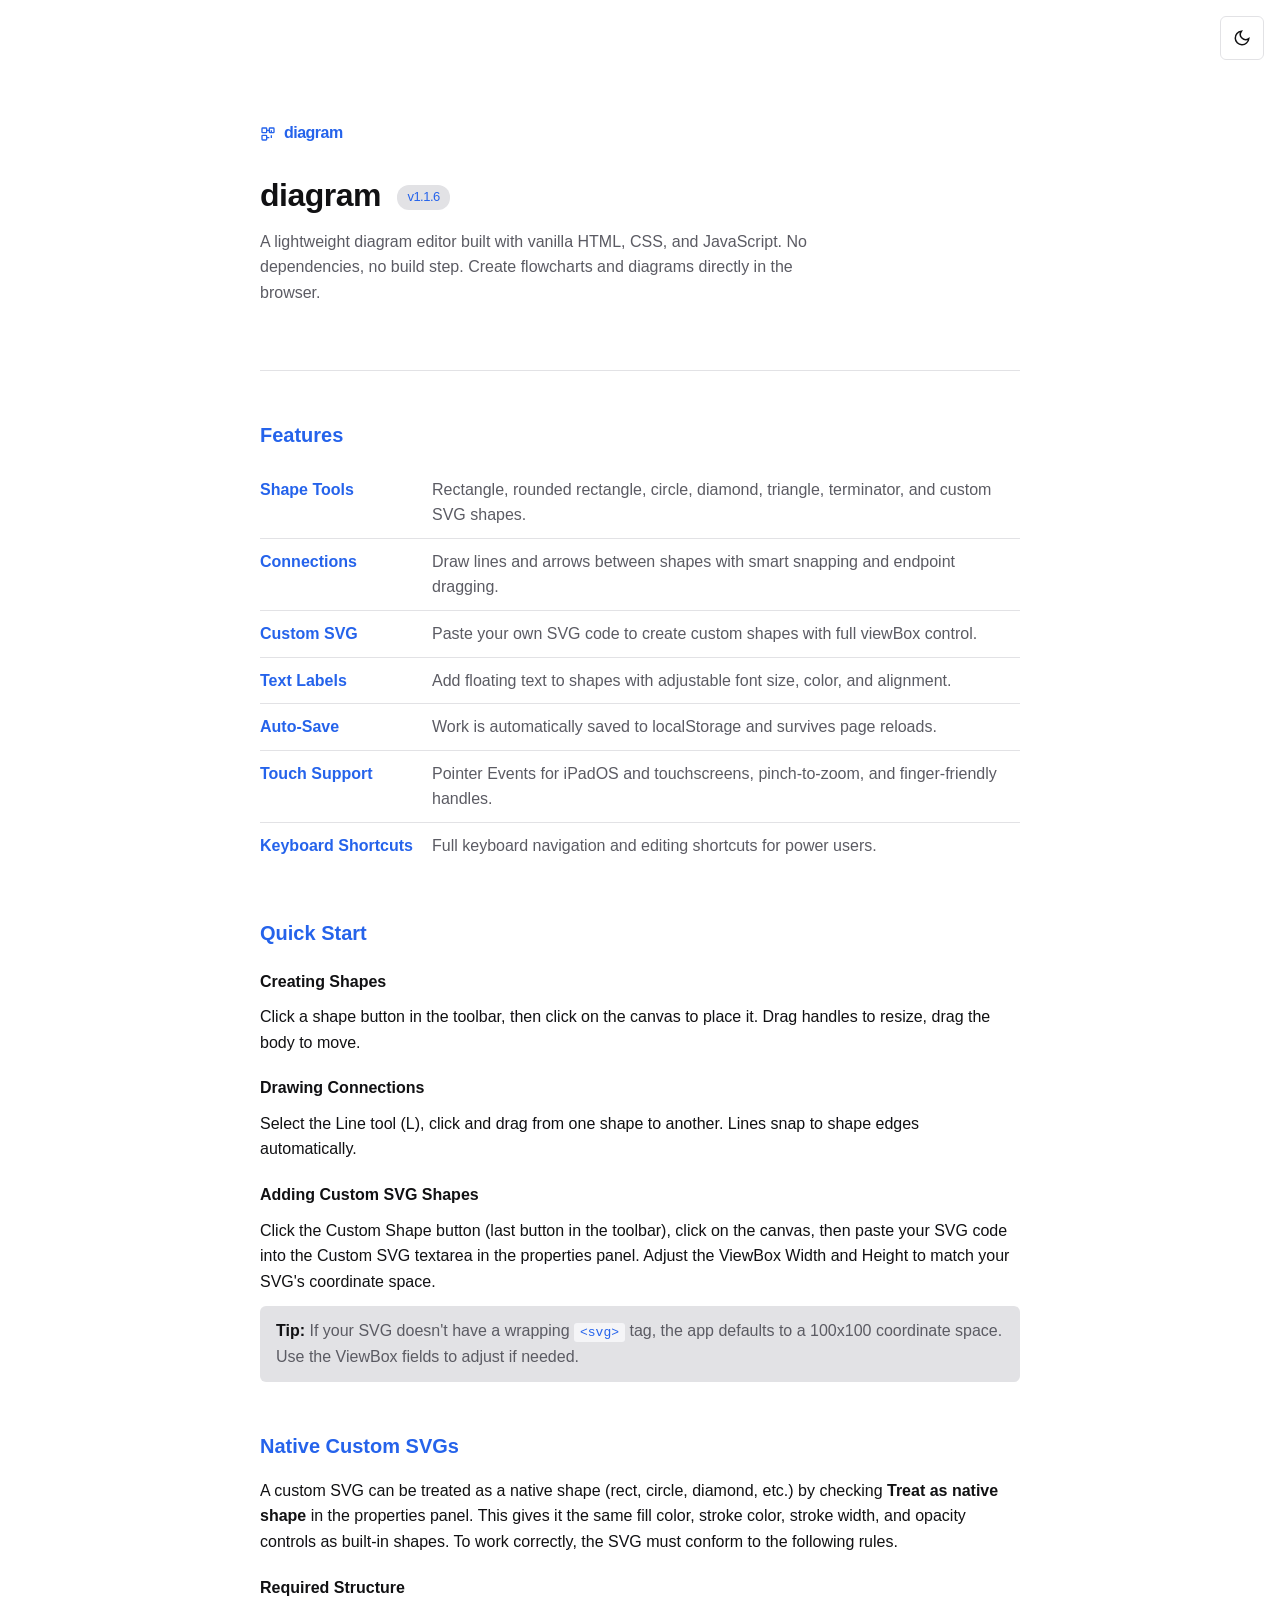
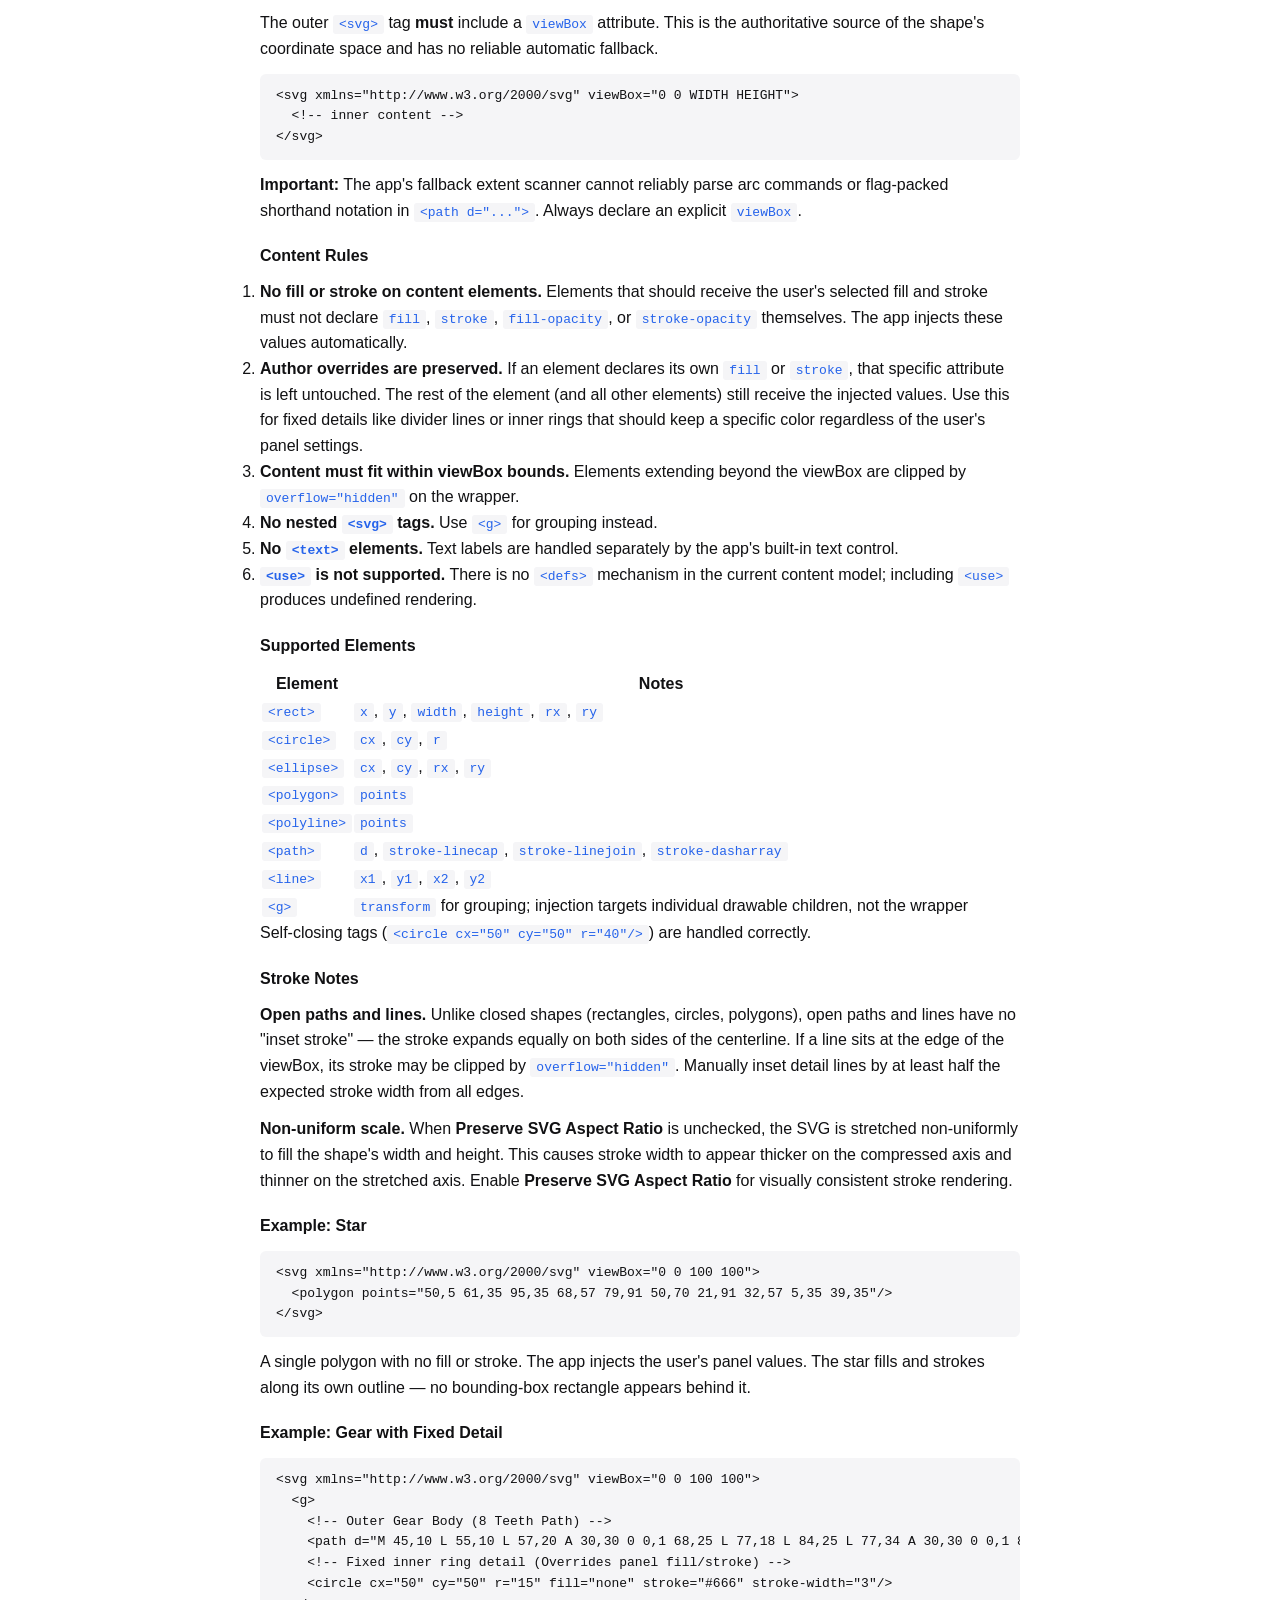
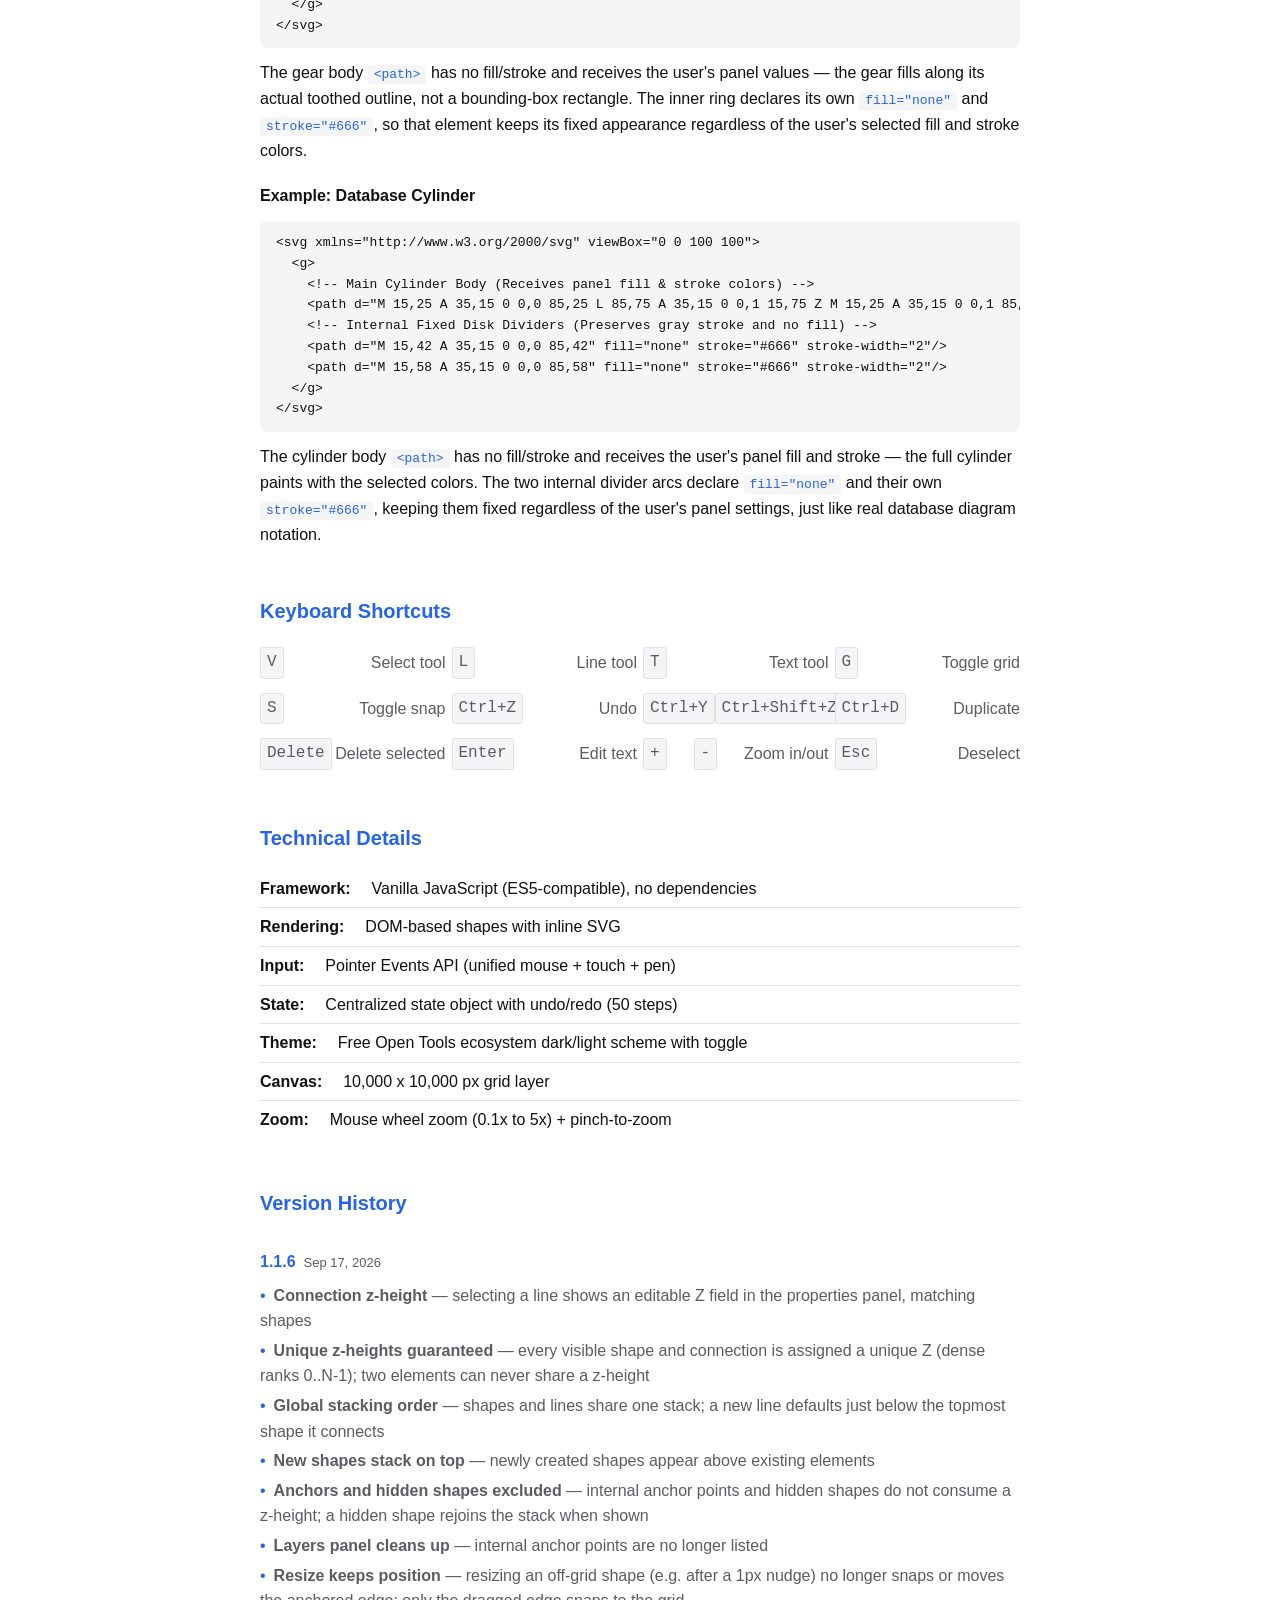
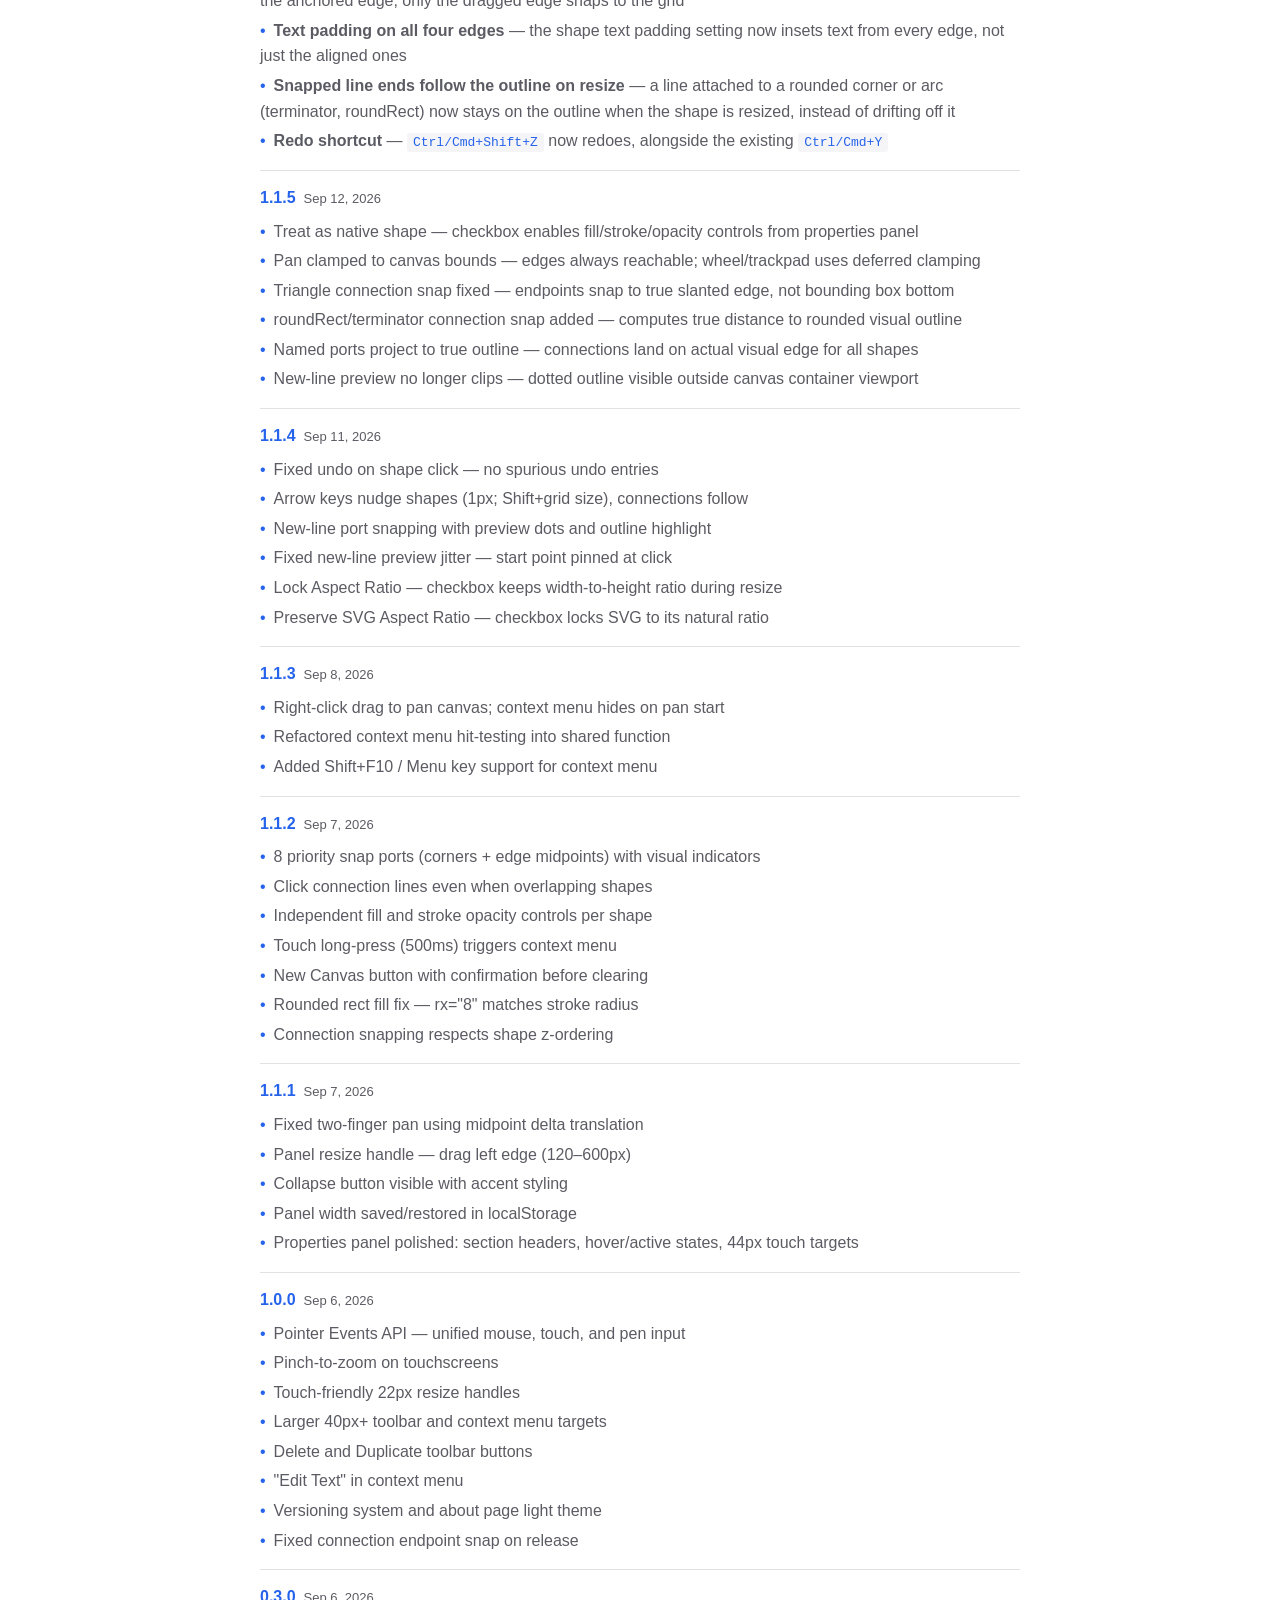
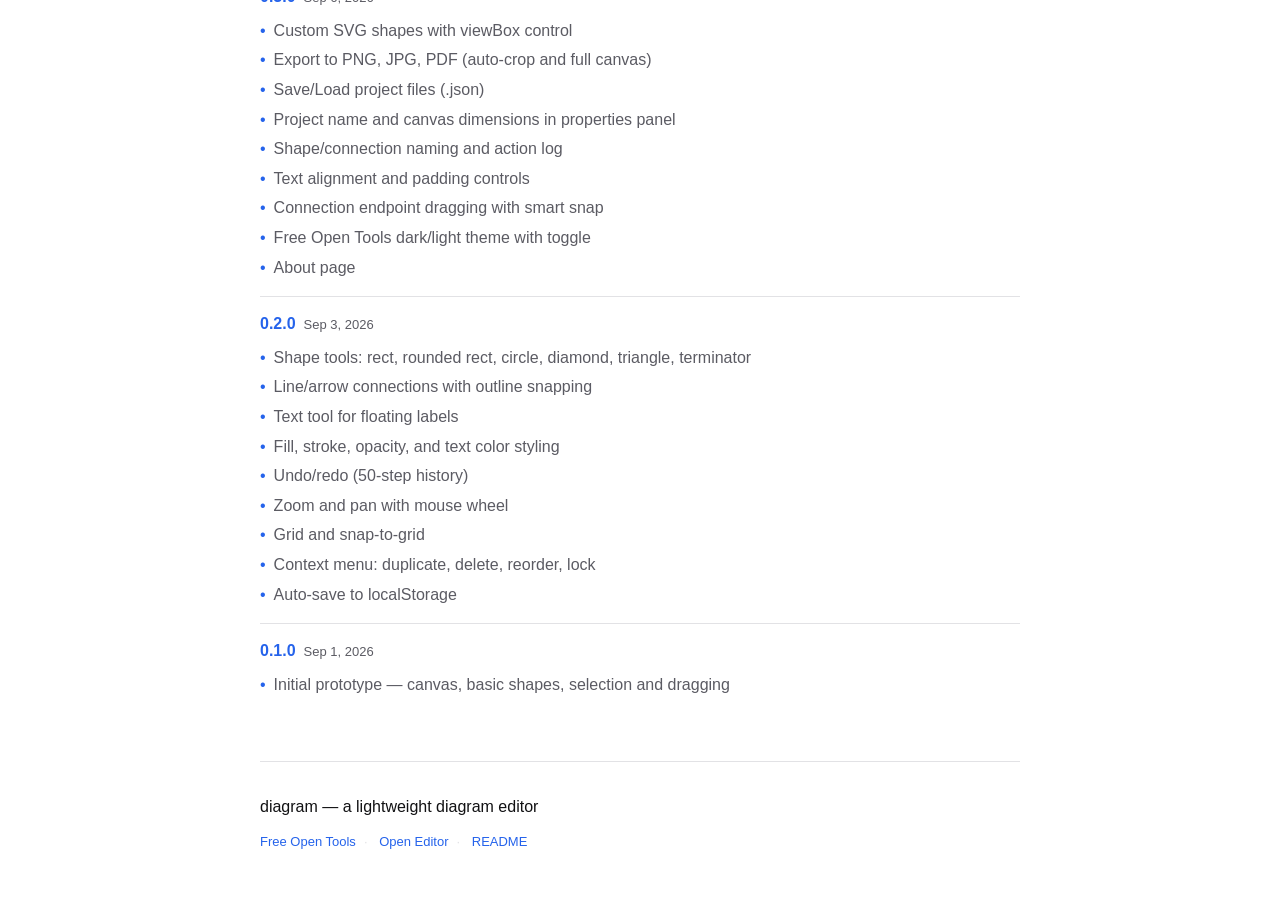
==== commit 2bb86e83: "v1.1.6" ====
--- a/about/index.html
+++ b/about/index.html
@@ -384,7 +384,7 @@
             <div class="header-row">
                 <a href="/" class="logo"><svg width="16" height="16" viewBox="0 0 24 24" fill="none" stroke="currentColor" stroke-width="2" style="vertical-align:middle;margin-right:4px"><rect x="3" y="3" width="7" height="7" rx="1"/><rect x="14" y="3" width="7" height="7" rx="1"/><rect x="3" y="14" width="7" height="7" rx="1"/><path d="M10 6.5h4M10 17.5h4M17 6.5v4M17 14v4"/></svg> <span>diagram</span></a>
             </div>
-            <h1>diagram <span class="version" id="version-display">v1.1.5</span></h1>
+            <h1>diagram <span class="version" id="version-display">v1.1.6</span></h1>
             <p class="subtitle">A lightweight diagram editor built with vanilla HTML, CSS, and JavaScript. No dependencies, no build step. Create flowcharts and diagrams directly in the browser.</p>
         </header>
 
@@ -522,7 +522,7 @@
                 <div class="shortcut-item"><span class="kbd">G</span> <span>Toggle grid</span></div>
                 <div class="shortcut-item"><span class="kbd">S</span> <span>Toggle snap</span></div>
                 <div class="shortcut-item"><span class="kbd">Ctrl+Z</span> <span>Undo</span></div>
-                <div class="shortcut-item"><span class="kbd">Ctrl+Y</span> <span>Redo</span></div>
+                <div class="shortcut-item"><span class="kbd">Ctrl+Y</span> <span class="kbd">Ctrl+Shift+Z</span> <span>Redo</span></div>
                 <div class="shortcut-item"><span class="kbd">Ctrl+D</span> <span>Duplicate</span></div>
                 <div class="shortcut-item"><span class="kbd">Delete</span> <span>Delete selected</span></div>
                 <div class="shortcut-item"><span class="kbd">Enter</span> <span>Edit text</span></div>
@@ -547,6 +547,21 @@
         <section>
             <h2>Version History</h2>
             <div class="changelog">
+                <div class="changelog-entry">
+                    <span class="ver">1.1.6</span><span class="date">Sep 17, 2026</span>
+                    <ul>
+                        <li><strong>Connection z-height</strong> — selecting a line shows an editable Z field in the properties panel, matching shapes</li>
+                        <li><strong>Unique z-heights guaranteed</strong> — every visible shape and connection is assigned a unique Z (dense ranks 0..N-1); two elements can never share a z-height</li>
+                        <li><strong>Global stacking order</strong> — shapes and lines share one stack; a new line defaults just below the topmost shape it connects</li>
+                        <li><strong>New shapes stack on top</strong> — newly created shapes appear above existing elements</li>
+                        <li><strong>Anchors and hidden shapes excluded</strong> — internal anchor points and hidden shapes do not consume a z-height; a hidden shape rejoins the stack when shown</li>
+                        <li><strong>Layers panel cleans up</strong> — internal anchor points are no longer listed</li>
+                        <li><strong>Resize keeps position</strong> — resizing an off-grid shape (e.g. after a 1px nudge) no longer snaps or moves the anchored edge; only the dragged edge snaps to the grid</li>
+                        <li><strong>Text padding on all four edges</strong> — the shape text padding setting now insets text from every edge, not just the aligned ones</li>
+                        <li><strong>Snapped line ends follow the outline on resize</strong> — a line attached to a rounded corner or arc (terminator, roundRect) now stays on the outline when the shape is resized, instead of drifting off it</li>
+                        <li><strong>Redo shortcut</strong> — <code>Ctrl/Cmd+Shift+Z</code> now redoes, alongside the existing <code>Ctrl/Cmd+Y</code></li>
+                    </ul>
+                </div>
                 <div class="changelog-entry">
                     <span class="ver">1.1.5</span><span class="date">Sep 12, 2026</span>
                     <ul>
